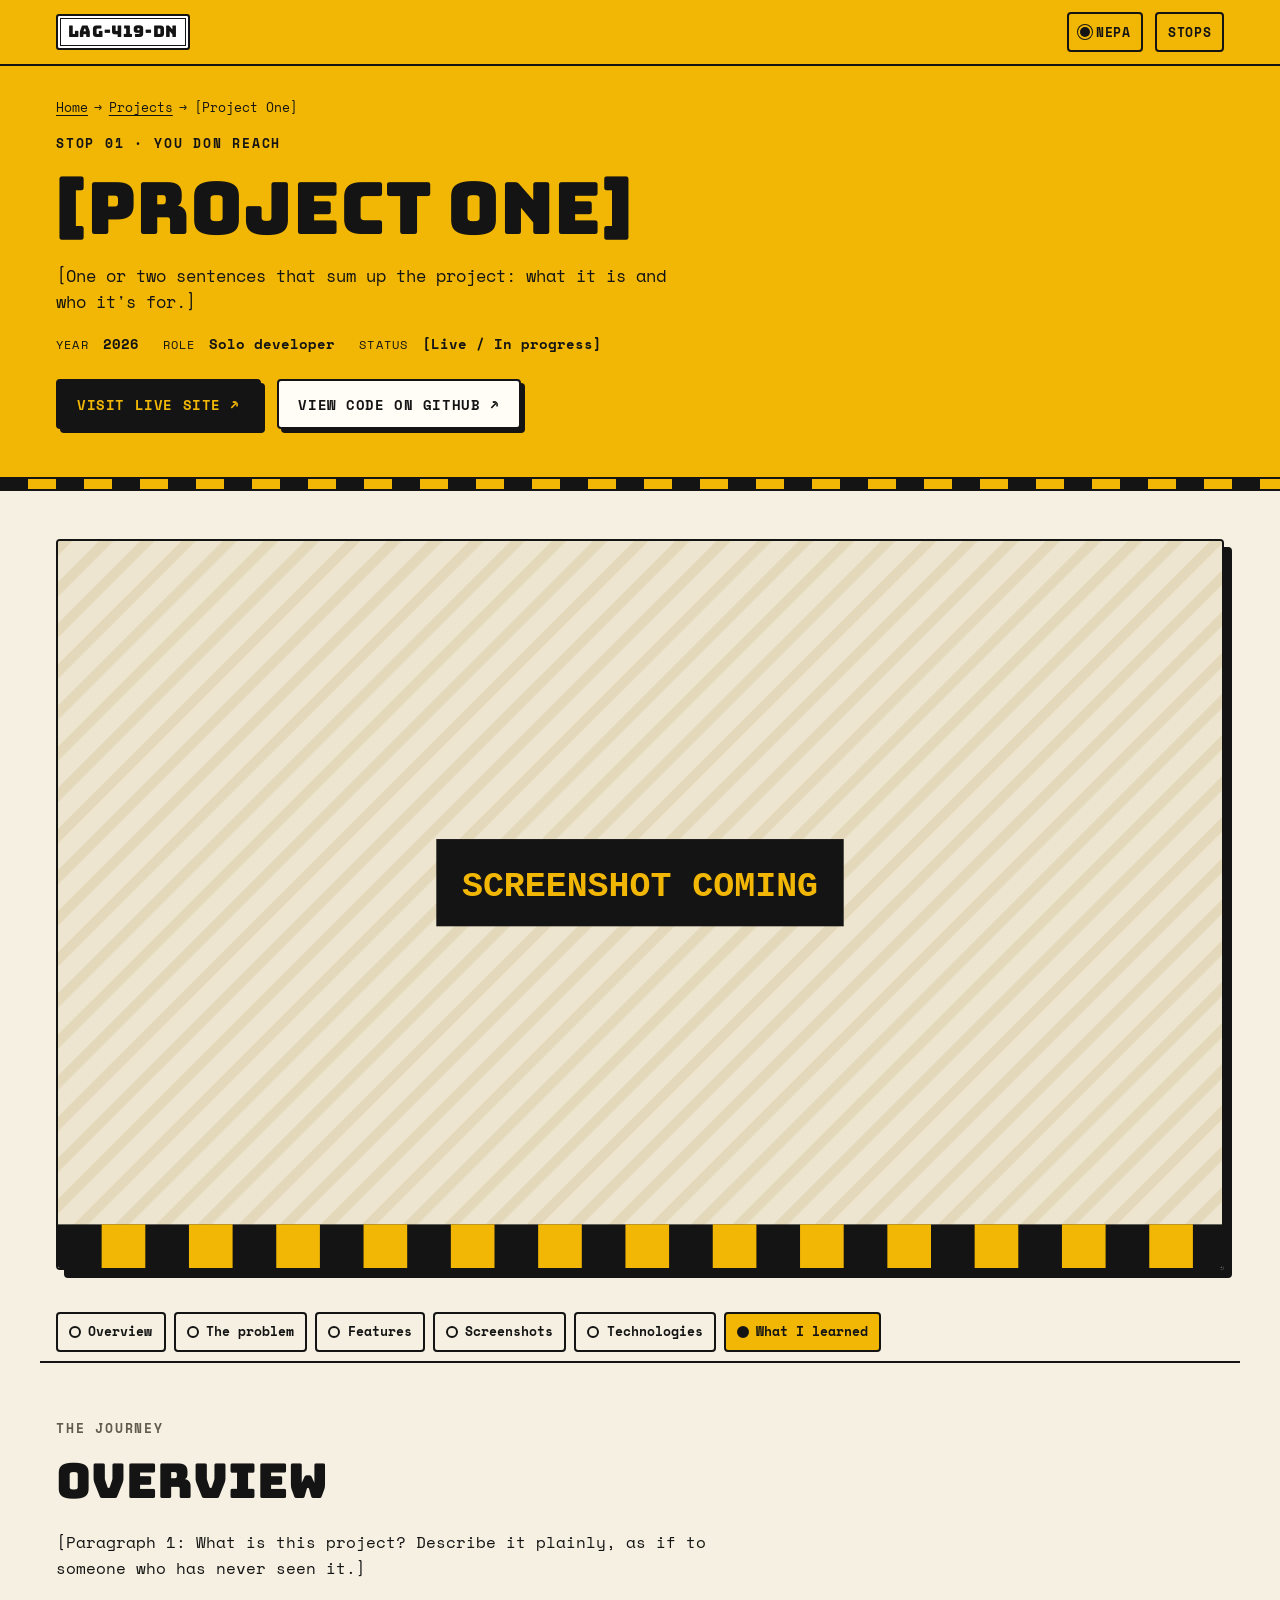
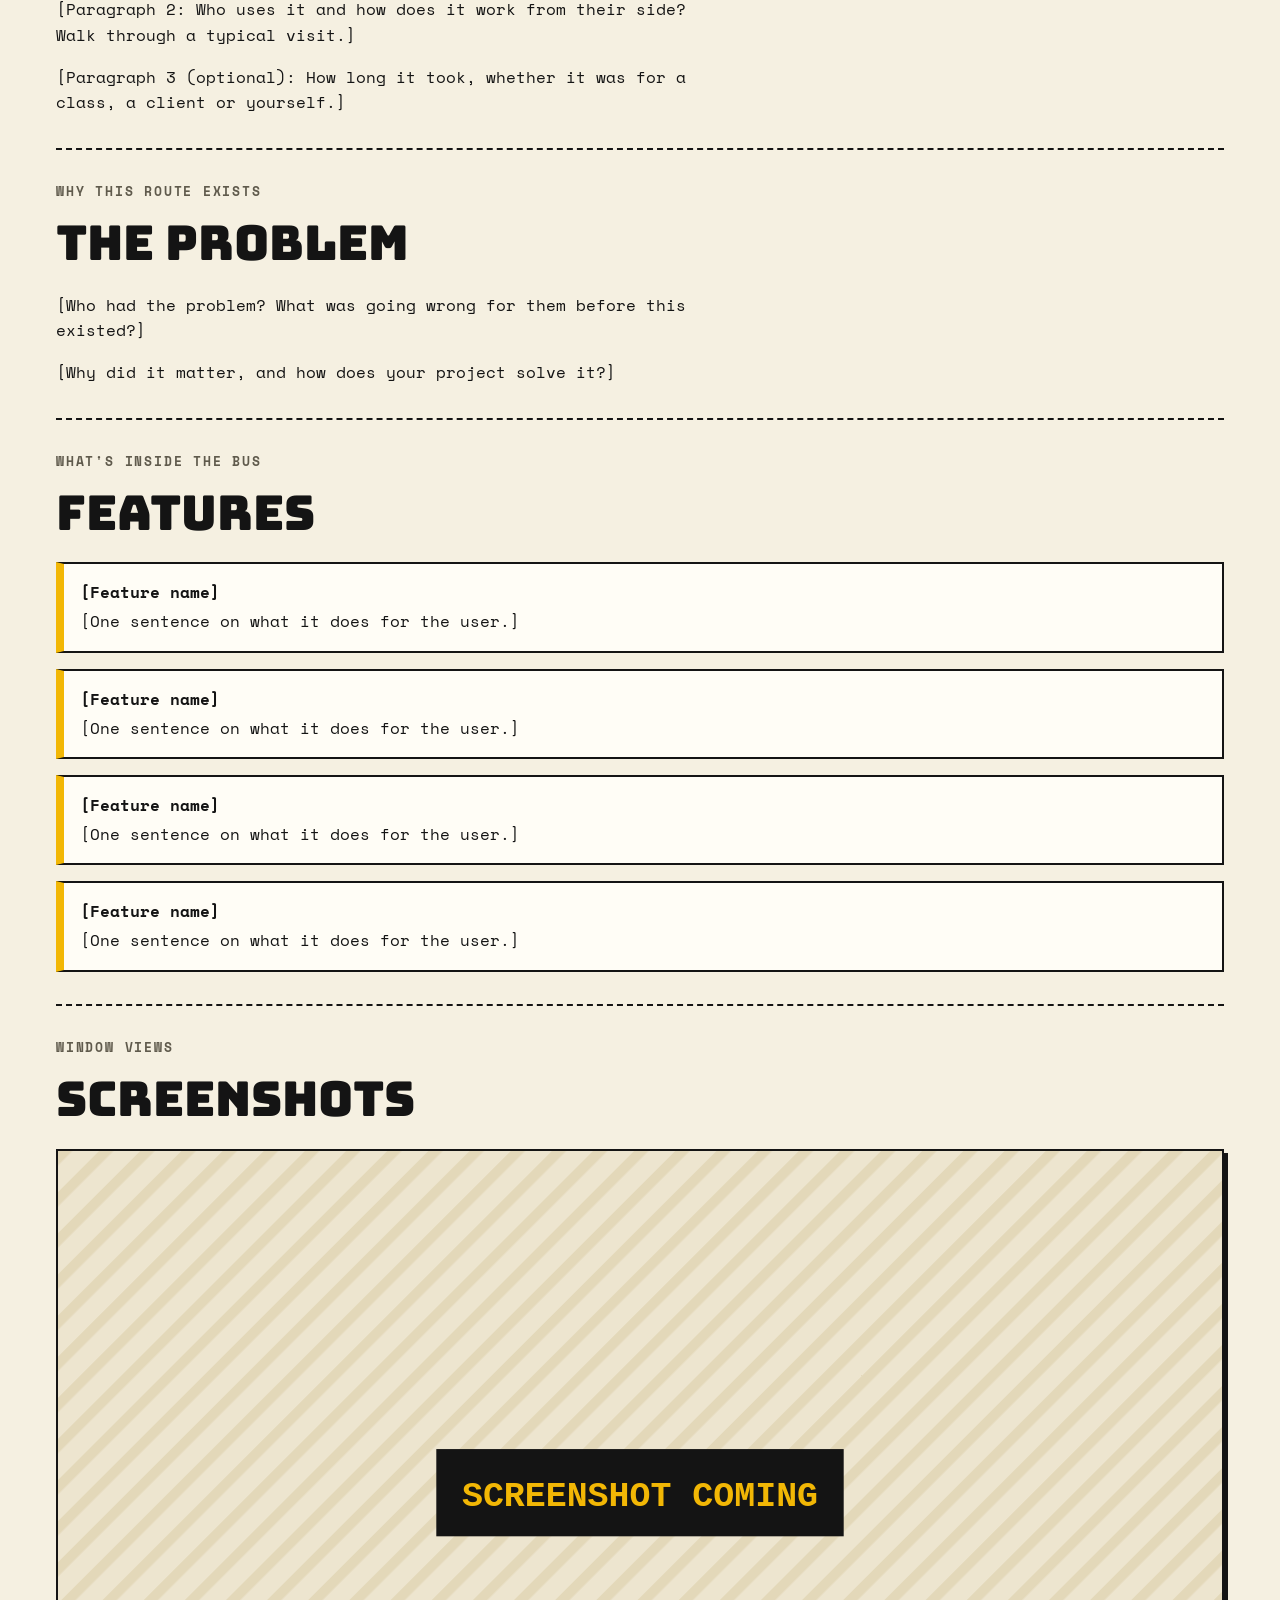
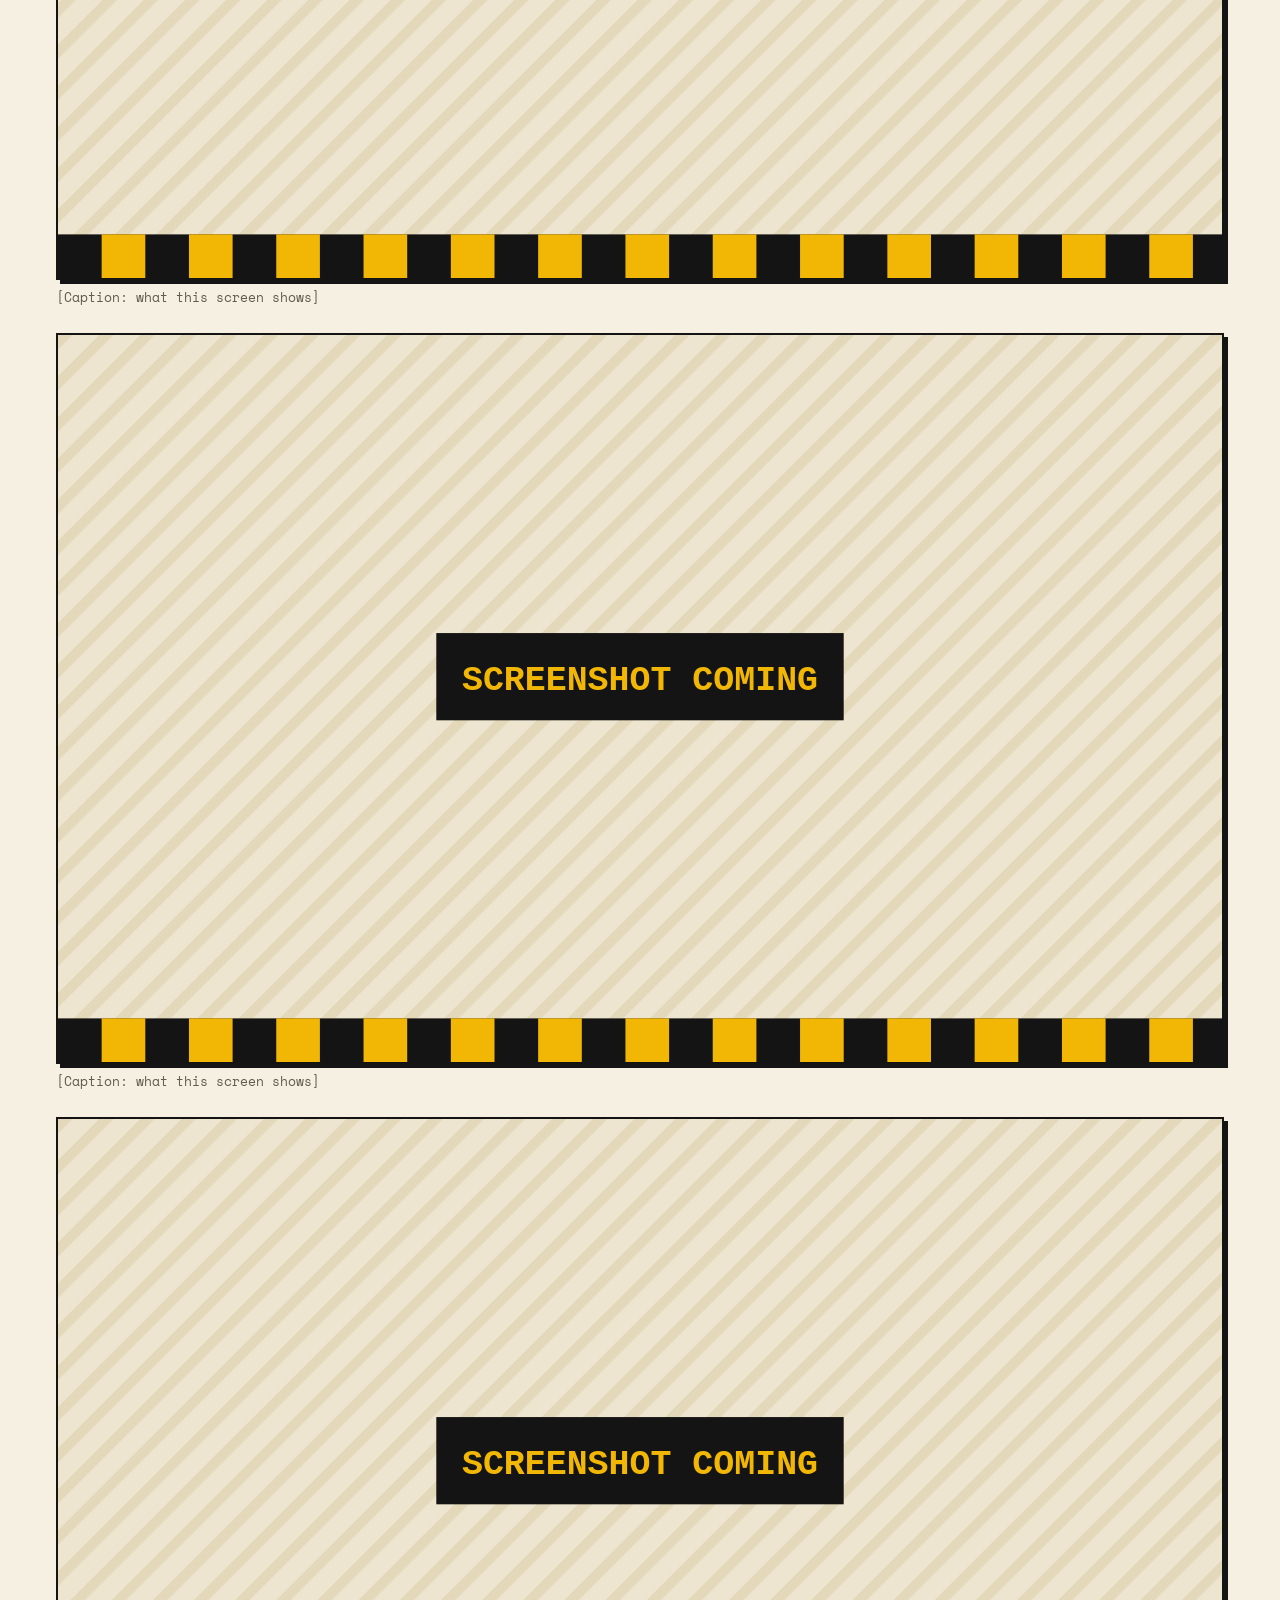
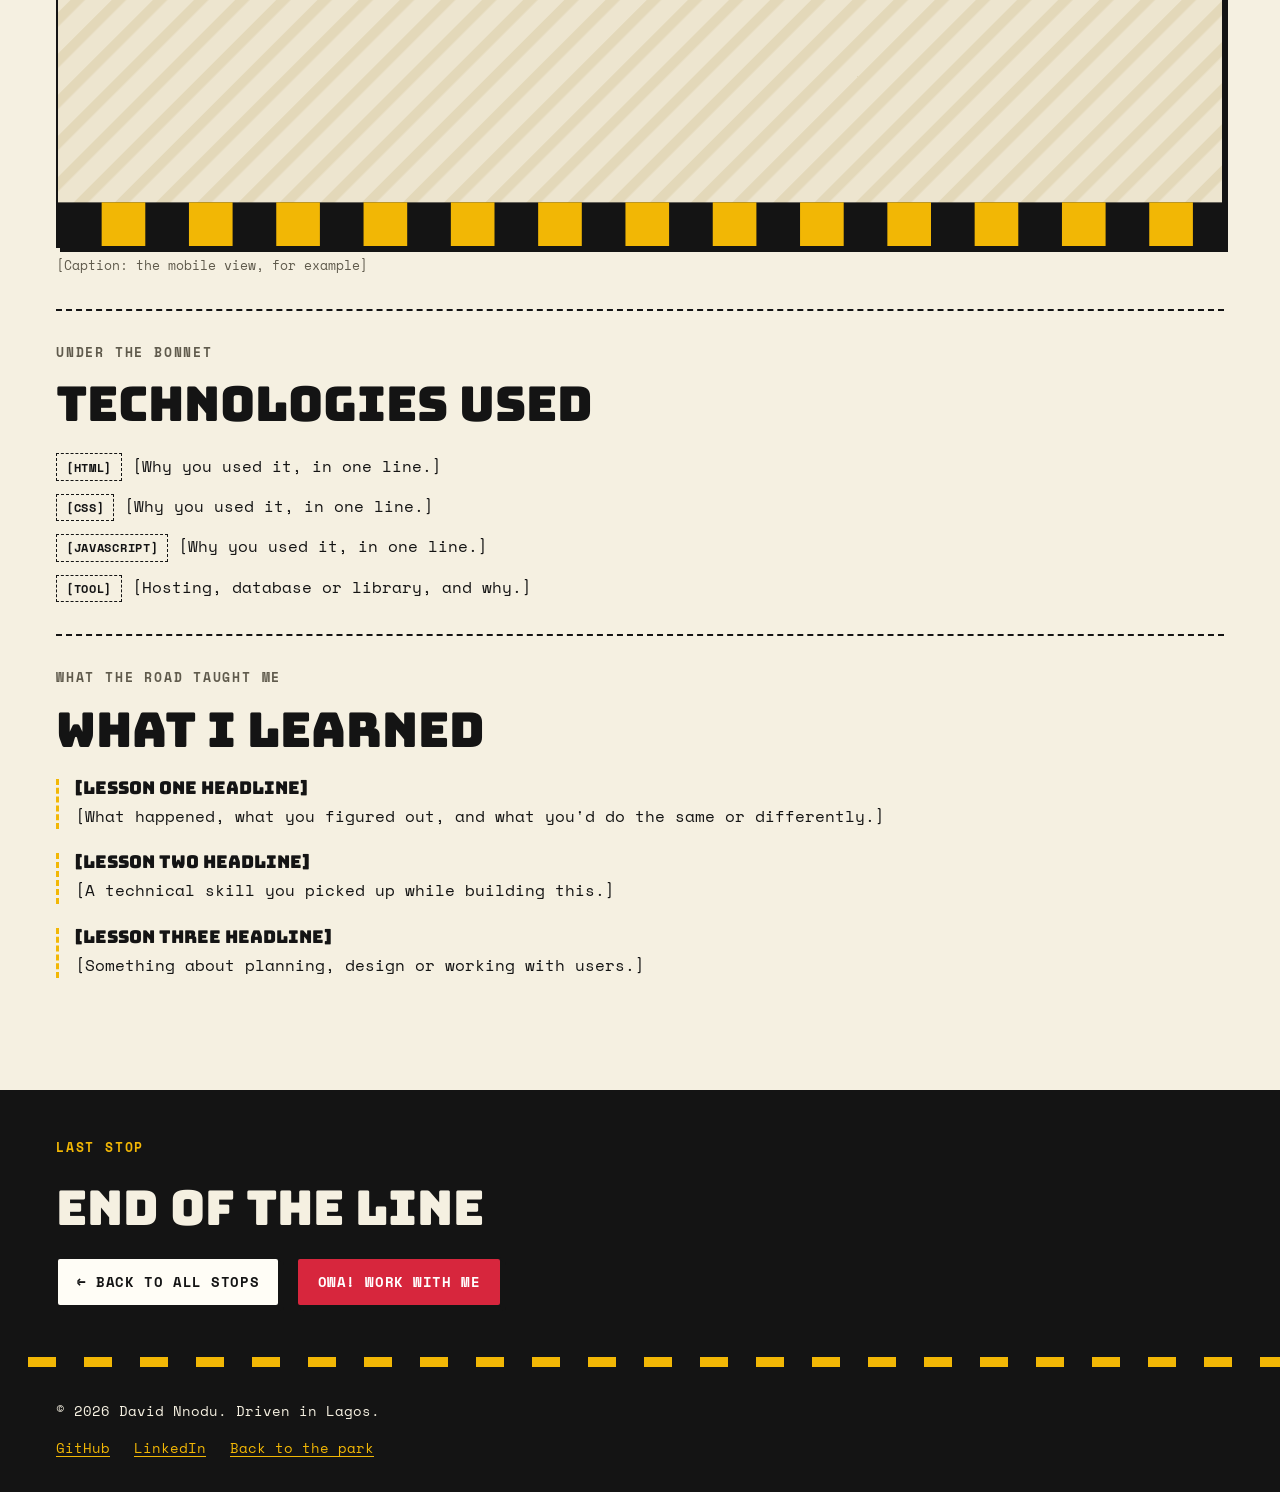
==== project.html @ c3e9dd56 "Add project details page with section route" ====
<!DOCTYPE html>
<html lang="en">
<head>
  <meta charset="UTF-8">
  <meta name="viewport" content="width=device-width, initial-scale=1.0, viewport-fit=cover">
  <!-- PLACEHOLDER: project name in the title -->
  <title>[Project One] | David Nnodu</title>
  <meta name="description" content="Full details of [Project One]: the problem, features, screenshots, technologies and what David Nnodu learned building it.">
  <meta name="theme-color" content="#F2B705">
  <link rel="icon" href="assets/img/favicon.svg" type="image/svg+xml">
  <link rel="preconnect" href="https://fonts.googleapis.com">
  <link rel="preconnect" href="https://fonts.gstatic.com" crossorigin>
  <link rel="stylesheet" href="https://fonts.googleapis.com/css2?family=Bungee&family=Space+Mono:ital,wght@0,400;0,700;1,400&display=swap">
  <link rel="stylesheet" href="css/styles.css">
  <script>
    (function () {
      var saved = null;
      try { saved = localStorage.getItem('nepa'); } catch (e) {}
      var prefersDark = window.matchMedia && window.matchMedia('(prefers-color-scheme: dark)').matches;
      if (saved === 'off' || (saved === null && prefersDark)) {
        document.documentElement.setAttribute('data-theme', 'night');
      }
    })();
  </script>
</head>
<body>
  <svg class="sprite" aria-hidden="true" focusable="false">
    <symbol id="danfo" viewBox="0 0 220 112">
      <rect x="30" y="8" width="130" height="5" rx="2" style="fill:var(--bus-line)"/>
      <rect x="44" y="12" width="4" height="9" style="fill:var(--bus-line)"/>
      <rect x="142" y="12" width="4" height="9" style="fill:var(--bus-line)"/>
      <path d="M8 34 Q8 20 22 20 L168 20 Q182 20 190 33 L208 64 Q212 71 212 79 L212 88 Q212 94 206 94 L14 94 Q8 94 8 88 Z" style="fill:var(--bus-body);stroke:var(--bus-line);stroke-width:3;stroke-linejoin:round"/>
      <rect x="20" y="29" width="34" height="26" rx="2" style="fill:var(--bus-glass)"/>
      <rect x="60" y="29" width="34" height="26" rx="2" style="fill:var(--bus-glass)"/>
      <rect x="100" y="29" width="34" height="26" rx="2" style="fill:var(--bus-glass)"/>
      <rect x="140" y="29" width="26" height="57" rx="2" style="fill:none;stroke:var(--bus-line);stroke-width:2.5"/>
      <rect x="143" y="32" width="20" height="22" rx="1" style="fill:var(--bus-glass)"/>
      <path d="M174 29 L184 29 Q188 29 190 33 L203 58 L174 58 Z" style="fill:var(--bus-glass)"/>
      <rect x="9.5" y="64" width="201" height="8" style="fill:var(--bus-line)"/>
      <g style="fill:var(--bus-body)">
        <rect x="17" y="64" width="8" height="8"/><rect x="33" y="64" width="8" height="8"/><rect x="49" y="64" width="8" height="8"/>
        <rect x="65" y="64" width="8" height="8"/><rect x="81" y="64" width="8" height="8"/><rect x="97" y="64" width="8" height="8"/>
        <rect x="113" y="64" width="8" height="8"/><rect x="129" y="64" width="8" height="8"/><rect x="145" y="64" width="8" height="8"/>
        <rect x="161" y="64" width="8" height="8"/><rect x="177" y="64" width="8" height="8"/><rect x="193" y="64" width="8" height="8"/>
      </g>
      <rect x="203" y="76" width="8" height="6" rx="1" style="fill:var(--bus-light)"/>
      <text x="74" y="86" style="fill:var(--bus-line);font:700 9px 'Space Mono',monospace">LAG-419-DN</text>
      <circle cx="50" cy="94" r="15" style="fill:var(--bus-line)"/>
      <circle cx="50" cy="94" r="6" style="fill:var(--bus-hub)"/>
      <circle cx="172" cy="94" r="15" style="fill:var(--bus-line)"/>
      <circle cx="172" cy="94" r="6" style="fill:var(--bus-hub)"/>
    </symbol>
  </svg>

  <a class="skip-link" href="#main">Skip to content</a>

  <header class="site-header">
    <div class="container header-inner">
      <a class="plate" href="index.html" aria-label="David Nnodu, back to home">LAG-419-DN</a>
      <nav id="site-nav" class="site-nav" aria-label="Main">
        <ul>
          <li><a href="index.html#about">About</a></li>
          <li><a href="index.html#projects" aria-current="page">Projects</a></li>
          <li><a class="nav-owa" href="index.html#contact">Owa!</a></li>
        </ul>
      </nav>
      <button class="nepa-toggle" type="button" aria-pressed="false"
        title="NEPA: what Nigerians still call the power company. Click to turn the light off (dark mode).">
        <span class="nepa-bulb" aria-hidden="true"></span><span class="nepa-label">NEPA</span>
      </button>
      <button class="menu-toggle" type="button" aria-expanded="false" aria-controls="site-nav">Stops</button>
    </div>
  </header>

  <main id="main">
    <!-- ===== Arrival ===== -->
    <section class="detail-hero" aria-labelledby="detail-title">
      <div class="container">
        <nav class="breadcrumb" aria-label="Breadcrumb">
          <ol>
            <li><a href="index.html">Home</a></li>
            <li><a href="index.html#projects">Projects</a></li>
            <li aria-current="page">[Project One]</li>
          </ol>
        </nav>
        <p class="kicker">Stop 01 · You don reach</p>
        <!-- PLACEHOLDER: project name -->
        <h1 class="detail-title" id="detail-title">[Project One]</h1>
        <p class="detail-summary">[One or two sentences that sum up the project: what it is and who it's for.]</p>
        <ul class="detail-meta">
          <li><span>Year</span> 2026</li>
          <li><span>Role</span> Solo developer</li>
          <li><span>Status</span> [Live / In progress]</li>
        </ul>
        <div class="hero-actions">
          <!-- PLACEHOLDER: live site and repo links -->
          <a class="btn" href="#" target="_blank" rel="noopener">Visit live site ↗</a>
          <a class="btn btn--plain" href="https://github.com/david-nnodu" target="_blank" rel="noopener">View code on GitHub ↗</a>
        </div>
      </div>
      <div class="stripe" aria-hidden="true"></div>
    </section>

    <div class="container">
      <figure class="detail-shot">
        <!-- PLACEHOLDER: main screenshot -->
        <img src="assets/img/placeholder.svg" alt="Main screenshot of [Project One]" width="1600" height="1000">
      </figure>

      <div class="detail-layout">
        <nav class="side-route" aria-label="On this page">
          <p class="side-route-title">This journey</p>
          <ol>
            <li><a href="#overview"><span class="stop-dot"></span>Overview</a></li>
            <li><a href="#problem"><span class="stop-dot"></span>The problem</a></li>
            <li><a href="#features"><span class="stop-dot"></span>Features</a></li>
            <li><a href="#screenshots"><span class="stop-dot"></span>Screenshots</a></li>
            <li><a href="#technologies"><span class="stop-dot"></span>Technologies</a></li>
            <li><a href="#learned"><span class="stop-dot"></span>What I learned</a></li>
          </ol>
        </nav>

        <div class="detail-content">
          <!-- PLACEHOLDER: everything below in [brackets] -->
          <section class="detail-section" id="overview" aria-labelledby="overview-title">
            <p class="kicker">The journey</p>
            <h2 class="section-title" id="overview-title">Overview</h2>
            <p>[Paragraph 1: What is this project? Describe it plainly, as if to someone who has never seen it.]</p>
            <p>[Paragraph 2: Who uses it and how does it work from their side? Walk through a typical visit.]</p>
            <p>[Paragraph 3 (optional): How long it took, whether it was for a class, a client or yourself.]</p>
          </section>

          <section class="detail-section" id="problem" aria-labelledby="problem-title">
            <p class="kicker">Why this route exists</p>
            <h2 class="section-title" id="problem-title">The problem</h2>
            <p>[Who had the problem? What was going wrong for them before this existed?]</p>
            <p>[Why did it matter, and how does your project solve it?]</p>
          </section>

          <section class="detail-section" id="features" aria-labelledby="features-title">
            <p class="kicker">What's inside the bus</p>
            <h2 class="section-title" id="features-title">Features</h2>
            <ul class="feature-list">
              <li><strong>[Feature name]</strong> [One sentence on what it does for the user.]</li>
              <li><strong>[Feature name]</strong> [One sentence on what it does for the user.]</li>
              <li><strong>[Feature name]</strong> [One sentence on what it does for the user.]</li>
              <li><strong>[Feature name]</strong> [One sentence on what it does for the user.]</li>
            </ul>
          </section>

          <section class="detail-section" id="screenshots" aria-labelledby="screenshots-title">
            <p class="kicker">Window views</p>
            <h2 class="section-title" id="screenshots-title">Screenshots</h2>
            <div class="shots">
              <figure>
                <img src="assets/img/placeholder.svg" alt="[Describe screenshot 1]" width="1600" height="1000" loading="lazy">
                <figcaption>[Caption: what this screen shows]</figcaption>
              </figure>
              <figure>
                <img src="assets/img/placeholder.svg" alt="[Describe screenshot 2]" width="1600" height="1000" loading="lazy">
                <figcaption>[Caption: what this screen shows]</figcaption>
              </figure>
              <figure>
                <img src="assets/img/placeholder.svg" alt="[Describe screenshot 3]" width="1600" height="1000" loading="lazy">
                <figcaption>[Caption: the mobile view, for example]</figcaption>
              </figure>
            </div>
          </section>

          <section class="detail-section" id="technologies" aria-labelledby="technologies-title">
            <p class="kicker">Under the bonnet</p>
            <h2 class="section-title" id="technologies-title">Technologies used</h2>
            <ul class="tech-list">
              <li><span class="tag">[HTML]</span> [Why you used it, in one line.]</li>
              <li><span class="tag">[CSS]</span> [Why you used it, in one line.]</li>
              <li><span class="tag">[JavaScript]</span> [Why you used it, in one line.]</li>
              <li><span class="tag">[Tool]</span> [Hosting, database or library, and why.]</li>
            </ul>
          </section>

          <section class="detail-section" id="learned" aria-labelledby="learned-title">
            <p class="kicker">What the road taught me</p>
            <h2 class="section-title" id="learned-title">What I learned</h2>
            <div class="lessons">
              <article>
                <h3>[Lesson one headline]</h3>
                <p>[What happened, what you figured out, and what you'd do the same or differently.]</p>
              </article>
              <article>
                <h3>[Lesson two headline]</h3>
                <p>[A technical skill you picked up while building this.]</p>
              </article>
              <article>
                <h3>[Lesson three headline]</h3>
                <p>[Something about planning, design or working with users.]</p>
              </article>
            </div>
          </section>
        </div>
      </div>
    </div>

    <section class="end-line" aria-labelledby="end-title">
      <div class="container end-inner">
        <p class="kicker">Last stop</p>
        <h2 class="section-title" id="end-title">End of the line</h2>
        <div class="hero-actions">
          <a class="btn btn--plain" href="index.html#projects">← Back to all stops</a>
          <a class="btn btn--owa" href="index.html#contact">Owa! Work with me</a>
        </div>
      </div>
    </section>
  </main>

  <footer class="site-footer">
    <div class="stripe" aria-hidden="true"></div>
    <div class="container footer-inner">
      <p>© <span class="js-year">2026</span> David Nnodu. Driven in Lagos.</p>
      <ul class="footer-links">
        <li><a href="https://github.com/david-nnodu" target="_blank" rel="noopener">GitHub</a></li>
        <!-- PLACEHOLDER: LinkedIn profile URL -->
        <li><a href="https://www.linkedin.com/in/" target="_blank" rel="noopener">LinkedIn</a></li>
        <li><a href="index.html">Back to the park</a></li>
      </ul>
    </div>
  </footer>

  <div class="toast" id="toast" role="status" aria-live="polite" hidden></div>

  <script src="js/main.js"></script>
</body>
</html>
---- css/styles.css ----
/* =============================================================
   Danfo portfolio: David Nnodu
   -------------------------------------------------------------
   1.  Variables (day theme)
   2.  Night theme (NEPA off)
   3.  Reset and base
   4.  Layout helpers
   5.  Components (buttons, stripe, tags, stickers, stop dots)
   6.  Header
   7.  Hero
   8.  About
   9.  Projects route
   10. Contact
   11. Footer and toast
   12. Project details page
   13. 404 page
   14. Media queries (tablet, desktop)
   15. Reduced motion
   ============================================================= */


/* ---------- 1. Variables (day theme) ---------- */
/* Layout idea: one bus route down the page. Yellow stops, dark road, red for "Owa!" only. */
:root {
  /* Colours */
  --yellow: #F2B705;      /* danfo body */
  --ink: #141414;         /* asphalt black */
  --cream: #F5F0E1;       /* receipt paper */
  --owa: #D7263D;         /* contact only */
  --owa-text: #FFFFFF;

  --bg: #F5F0E1;          /* page background */
  --text: #141414;
  --muted: #5F5A4C;
  --card: #FFFDF6;
  --line: #141414;        /* borders */
  --shadow: #141414;      /* hard offset shadows */
  --hero-bg: #F2B705;
  --hero-text: #141414;
  --road: #141414;
  --road-text: #F5F0E1;
  --road-muted: #B9B3A2;
  --btn-bg: #141414;
  --btn-text: #F2B705;
  --stripe-a: #141414;
  --stripe-b: #F2B705;
  --focus: #141414;

  /* The bus drawing */
  --bus-body: #F2B705;
  --bus-line: #141414;
  --bus-glass: #2E2E2C;
  --bus-light: #FFF4C2;
  --bus-hub: #B9B3A2;

  /* Type */
  --font-display: "Bungee", "Arial Black", Impact, sans-serif;
  --font-body: "Space Mono", "Courier New", monospace;

  /* Spacing and shape */
  --space-1: 0.5rem;
  --space-2: 1rem;
  --space-3: 1.5rem;
  --space-4: 2rem;
  --space-5: 3rem;
  --space-6: 5rem;
  --radius: 4px;
  --max: 1200px;
  --header-h: 64px;

  color-scheme: light;
}


/* ---------- 2. Night theme (NEPA off) ---------- */
[data-theme="night"] {
  --yellow: #E0A100;
  --owa: #E5484D;

  --bg: #12110E;
  --text: #F5F0E1;
  --muted: #A8A190;
  --card: #1D1B16;
  --line: #E9E2CF;
  --shadow: #C98A00;
  --hero-bg: #1A160B;
  --hero-text: #F5F0E1;
  --road: #0A0A08;
  --road-text: #F5F0E1;
  --road-muted: #A8A190;
  --btn-bg: #E0A100;
  --btn-text: #12110E;
  --stripe-a: #050504;
  --stripe-b: #C98A00;
  --focus: #E0A100;

  --bus-body: #C98A00;
  --bus-light: #FFE38A;

  color-scheme: dark;
}


/* ---------- 3. Reset and base ---------- */
*,
*::before,
*::after {
  box-sizing: border-box;
}

[hidden] {
  display: none !important;
}

html {
  -webkit-text-size-adjust: 100%;
  scroll-padding-top: calc(var(--header-h) + 16px);
}

body {
  margin: 0;
  background: var(--bg);
  color: var(--text);
  font-family: var(--font-body);
  font-size: 1rem;
  line-height: 1.6;
  overflow-x: hidden;
}

img,
svg {
  display: block;
  max-width: 100%;
}

img {
  height: auto;
}

h1, h2, h3 {
  margin: 0;
  font-family: var(--font-display);
  font-weight: 400;
  line-height: 1.05;
  text-wrap: balance;
  overflow-wrap: anywhere;
}

p {
  margin: 0;
}

ul,
ol {
  margin: 0;
  padding: 0;
  list-style: none;
}

a {
  color: inherit;
  text-underline-offset: 3px;
}

:focus-visible {
  outline: 3px solid var(--focus);
  outline-offset: 3px;
}

.sprite {
  position: absolute;
  width: 0;
  height: 0;
  overflow: hidden;
}

.skip-link {
  position: absolute;
  left: 16px;
  top: -100px;
  z-index: 100;
  padding: 0.6rem 1rem;
  background: var(--btn-bg);
  color: var(--btn-text);
  font-weight: 700;
}

.skip-link:focus {
  top: 12px;
}


/* ---------- 4. Layout helpers ---------- */
.container {
  width: 100%;
  max-width: var(--max);
  margin-inline: auto;
  padding-left: max(16px, env(safe-area-inset-left, 0px));
  padding-right: max(16px, env(safe-area-inset-right, 0px));
}

.section {
  padding-block: var(--space-6);
}

.section-head {
  display: grid;
  gap: 0.6rem;
  margin-bottom: var(--space-4);
  max-width: 44rem;
}

.kicker {
  font-family: var(--font-body);
  font-weight: 700;
  font-size: 0.8rem;
  letter-spacing: 0.14em;
  text-transform: uppercase;
  color: var(--muted);
}

.section-title {
  font-size: clamp(1.75rem, 4vw, 3rem);
}

.section-intro {
  max-width: 36rem;
}

.mini-title {
  font-size: 1rem;
  letter-spacing: 0.04em;
}


/* ---------- 5. Components ---------- */

/* Buttons: printed look, they "press in" on hover */
.btn {
  display: inline-flex;
  align-items: center;
  justify-content: center;
  gap: 0.5rem;
  min-height: 48px;
  padding: 0.7rem 1.2rem;
  font-family: var(--font-body);
  font-weight: 700;
  font-size: 0.9rem;
  letter-spacing: 0.04em;
  text-transform: uppercase;
  text-decoration: none;
  text-align: center;
  color: var(--btn-text);
  background: var(--btn-bg);
  border: 2px solid var(--line);
  border-radius: var(--radius);
  box-shadow: 4px 4px 0 var(--shadow);
  transition: transform 0.12s ease, box-shadow 0.12s ease;
}

.btn:hover {
  transform: translate(3px, 3px);
  box-shadow: 1px 1px 0 var(--shadow);
}

.btn--owa {
  color: var(--owa-text);
  background: var(--owa);
}

.btn--plain {
  color: var(--text);
  background: var(--card);
}

.btn--small {
  min-height: 44px;
  padding: 0.5rem 0.9rem;
  font-size: 0.8rem;
}

.btn--big {
  min-height: 60px;
  padding: 1rem 1.6rem;
  font-family: var(--font-display);
  font-weight: 400;
  font-size: clamp(1rem, 2.4vw, 1.25rem);
  letter-spacing: 0.02em;
}

/* The black-and-yellow band along a danfo's side */
.stripe {
  height: 14px;
  background: repeating-linear-gradient(90deg, var(--stripe-a) 0 28px, var(--stripe-b) 28px 56px);
  border-block: 2px solid var(--stripe-a);
}

/* Tech and skill tags, like torn ticket stubs */
.tags {
  display: flex;
  flex-wrap: wrap;
  gap: 0.5rem;
}

.tag {
  display: inline-block;
  padding: 0.2rem 0.55rem;
  border: 1.5px dashed currentColor;
  font-size: 0.75rem;
  font-weight: 700;
  letter-spacing: 0.06em;
  text-transform: uppercase;
}

/* Stickers on the back of the bus */
.sticker {
  display: inline-block;
  padding: 0.5rem 0.8rem;
  font-family: var(--font-display);
  font-size: 0.85rem;
  line-height: 1.2;
  text-transform: uppercase;
  color: var(--text);
  background: var(--card);
  border: 2px solid var(--line);
  box-shadow: 3px 3px 0 var(--shadow);
  transform: rotate(var(--tilt, -2deg));
}

.sticker--yellow {
  color: var(--ink);
  background: var(--yellow);
}

.tilt-left { --tilt: -3deg; }
.tilt-right { --tilt: 2deg; }

/* Stop markers on the route */
.stop-dot {
  display: block;
  flex: none;
  width: 18px;
  height: 18px;
  border-radius: 50%;
  background: var(--road);
  border: 3px solid var(--yellow);
}

.is-current > .stop-dot,
.is-current > a > .stop-dot {
  background: var(--yellow);
}

.stop--owa .stop-dot {
  background: var(--owa);
  border-color: var(--owa);
}


/* ---------- 6. Header ---------- */
body::before {
  content: "";
  position: fixed;
  inset: 0 0 auto;
  height: env(safe-area-inset-top, 0px);
  z-index: 60;
  background: var(--hero-bg);
}

.site-header {
  position: sticky;
  top: env(safe-area-inset-top, 0px);
  z-index: 50;
  background: var(--hero-bg);
  color: var(--hero-text);
  border-bottom: 2px solid var(--line);
}

.header-inner {
  position: relative;
  display: flex;
  align-items: center;
  gap: 0.75rem;
  min-height: var(--header-h);
}

.plate {
  margin-right: auto;
  padding: 0.2rem 0.6rem;
  font-family: var(--font-display);
  font-size: 1rem;
  letter-spacing: 0.04em;
  text-decoration: none;
  color: #141414;
  background: #FFFFFF;
  border: 2px solid #141414;
  border-radius: 3px;
  box-shadow: inset 0 0 0 2px #FFFFFF, inset 0 0 0 3px #141414;
}

.site-nav {
  display: none;
}

.site-nav.is-open {
  display: block;
  position: absolute;
  top: 100%;
  left: 0;
  right: 0;
  margin-top: 2px;
  background: var(--hero-bg);
  border-bottom: 2px solid var(--line);
}

.site-nav ul {
  display: grid;
}

.site-nav a {
  display: block;
  padding: 0.9rem max(16px, env(safe-area-inset-left, 0px));
  font-weight: 700;
  font-size: 0.95rem;
  text-transform: uppercase;
  letter-spacing: 0.06em;
  text-decoration: none;
}

.site-nav a:hover,
.site-nav a[aria-current="page"] {
  text-decoration: underline;
  text-decoration-thickness: 2px;
}

.nav-owa {
  color: var(--owa-text);
  background: var(--owa);
}

.nepa-toggle,
.menu-toggle {
  display: inline-flex;
  align-items: center;
  gap: 0.4rem;
  min-height: 40px;
  padding: 0.3rem 0.65rem;
  font-family: var(--font-body);
  font-weight: 700;
  font-size: 0.8rem;
  letter-spacing: 0.06em;
  text-transform: uppercase;
  color: var(--hero-text);
  background: transparent;
  border: 2px solid var(--line);
  border-radius: var(--radius);
  cursor: pointer;
}

.nepa-bulb {
  width: 10px;
  height: 10px;
  border-radius: 50%;
  background: var(--hero-text);
  box-shadow: 0 0 0 2px var(--hero-bg), 0 0 0 3px var(--hero-text);
}

.nepa-toggle[aria-pressed="true"] .nepa-bulb {
  background: transparent;
}

/* Screen flicker before the light goes */
.flicker body {
  animation: flicker 0.4s steps(1, end);
}

@keyframes flicker {
  0%   { opacity: 1; }
  20%  { opacity: 0.25; }
  40%  { opacity: 1; }
  60%  { opacity: 0.15; }
  80%  { opacity: 0.9; }
  100% { opacity: 1; }
}


/* ---------- 7. Hero ---------- */
.hero {
  background: var(--hero-bg);
  color: var(--hero-text);
}

.hero-inner {
  display: grid;
  gap: var(--space-4);
  padding-block: var(--space-5) var(--space-4);
}

.hero-text {
  display: grid;
  gap: var(--space-3);
  min-width: 0;
}

.callout {
  display: flex;
  flex-wrap: wrap;
  align-items: baseline;
  gap: 0.5rem;
  font-size: 0.9rem;
  min-height: 3.2em;
}

.callout-label {
  padding: 0.1rem 0.45rem;
  font-weight: 700;
  font-size: 0.7rem;
  letter-spacing: 0.12em;
  text-transform: uppercase;
  color: var(--btn-text);
  background: var(--btn-bg);
}

.callout-text {
  font-style: italic;
  transition: opacity 0.25s ease;
}

.callout-text.is-changing {
  opacity: 0;
}

.hero-title {
  font-size: clamp(2.5rem, 9vw, 5.5rem);
  line-height: 0.98;
}

.hero-sub {
  max-width: 34rem;
  font-size: 1.05rem;
}

.hero-actions {
  display: flex;
  flex-wrap: wrap;
  gap: var(--space-2);
}

.hero-bus {
  align-self: end;
  max-width: 420px;
  width: 100%;
  justify-self: center;
}

.hero-bus .danfo {
  width: 100%;
  height: auto;
  animation: idle 1.6s ease-in-out infinite;
}

.road-shadow {
  height: 10px;
  margin: -4px 8% 0;
  border-radius: 50%;
  background: var(--hero-text);
  opacity: 0.18;
}

@keyframes idle {
  0%, 100% { transform: translateY(0); }
  50%      { transform: translateY(-2px); }
}


/* ---------- 8. About ---------- */
.about-grid {
  display: grid;
  gap: var(--space-5);
  align-items: start;
}

.permit {
  max-width: 360px;
  background: var(--card);
  border: 2px solid var(--line);
  border-radius: var(--radius);
  box-shadow: 6px 6px 0 var(--shadow);
}

.permit-head {
  display: flex;
  justify-content: space-between;
  gap: 1rem;
  padding: 0.55rem 0.9rem;
  font-family: var(--font-display);
  font-size: 0.85rem;
  color: var(--ink);
  background: var(--yellow);
  border-bottom: 2px solid var(--line);
}

.permit-head span {
  font-family: var(--font-body);
  font-weight: 700;
  font-size: 0.75rem;
}

.permit-body {
  display: grid;
  gap: var(--space-2);
  padding: var(--space-2);
}

.permit-photo {
  width: 100%;
  aspect-ratio: 1;
  object-fit: cover;
  border: 2px solid var(--line);
}

.permit-fields {
  display: grid;
  margin: 0;
}

.permit-fields div {
  display: flex;
  justify-content: space-between;
  gap: 1rem;
  padding-block: 0.35rem;
  border-bottom: 1.5px dashed var(--line);
  font-size: 0.85rem;
}

.permit-fields div:last-child {
  border-bottom: 0;
}

.permit-fields dt {
  color: var(--muted);
  text-transform: uppercase;
  font-size: 0.75rem;
  letter-spacing: 0.08em;
}

.permit-fields dd {
  margin: 0;
  font-weight: 700;
  text-align: right;
}

.about-text {
  display: grid;
  gap: var(--space-2);
  max-width: 40rem;
  min-width: 0;
}

.about-text .lead {
  font-size: 1.2rem;
  font-weight: 700;
}

.about-text .mini-title {
  margin-top: var(--space-2);
}

.about-text .sticker {
  justify-self: start;
  margin-top: var(--space-3);
}


/* ---------- 9. Projects route ---------- */
.section--road {
  --focus: var(--yellow);
  background: var(--road);
  color: var(--road-text);
}

.section--road .kicker {
  color: var(--yellow);
}

.route-wrap {
  position: relative;
}

/* The horizontal route bar only shows on desktop */
.route-bar {
  display: none;
}

/* Mobile and tablet: a vertical dashed route down the left edge */
.project-list {
  position: relative;
  display: grid;
  gap: var(--space-5);
  padding-left: 2.75rem;
}

.project-list::before {
  content: "";
  position: absolute;
  top: 0;
  bottom: 0;
  left: 0.9rem;
  border-left: 3px dashed var(--yellow);
}

.ticket {
  position: relative;
  display: flex;
  flex-direction: column;
  min-width: 0;
  color: var(--text);
  background: var(--card);
  border: 2px solid var(--line);
  border-radius: var(--radius);
  box-shadow: 6px 6px 0 var(--yellow);
  transition: transform 0.2s ease;
}

.card-stop {
  position: absolute;
  top: 1.5rem;
  left: calc(-1.85rem - 7.5px);
}

.ticket.is-current .card-stop {
  background: var(--yellow);
}

.ticket-img {
  width: 100%;
  aspect-ratio: 16 / 10;
  object-fit: cover;
  border-bottom: 2px dashed var(--line);
}

.ticket-body {
  display: flex;
  flex: 1;
  flex-direction: column;
  gap: 0.75rem;
  padding: var(--space-3);
  min-width: 0;
}

.ticket-meta {
  font-size: 0.75rem;
  font-weight: 700;
  letter-spacing: 0.1em;
  text-transform: uppercase;
  color: var(--muted);
}

.ticket-title {
  font-size: 1.4rem;
}

.ticket-actions {
  display: flex;
  flex-wrap: wrap;
  gap: 0.6rem;
  margin-top: auto;
  padding-top: 0.5rem;
}

.garage {
  display: inline-flex;
  align-items: center;
  min-height: 44px;
  padding: 0.4rem 0.8rem;
  font-size: 0.8rem;
  font-weight: 700;
  text-transform: uppercase;
  letter-spacing: 0.06em;
  color: var(--muted);
  border: 1.5px dashed var(--muted);
}

/* The little bus that drives along the route (positioned by main.js) */
.route-bus {
  --bus-w: 52px;
  position: absolute;
  top: 0;
  left: 0;
  z-index: 2;
  width: var(--bus-w);
  pointer-events: none;
  transform: translate(calc(var(--bus-x, 0px) - 50%), calc(var(--bus-y, 0px) - 50% - 30px)) rotate(90deg);
  transition: transform 0.6s cubic-bezier(0.5, 0, 0.2, 1);
}

.route-bus.no-anim {
  transition: none;
}

.route-bus .danfo {
  width: 100%;
  height: auto;
}


/* ---------- 10. Contact ---------- */
.contact {
  background: var(--hero-bg);
  color: var(--hero-text);
}

.contact .kicker {
  color: var(--hero-text);
}

.contact-inner {
  display: grid;
  gap: var(--space-3);
}

.contact-inner .section-head {
  margin-bottom: 0;
}

.contact-actions {
  display: grid;
  gap: var(--space-2);
}

.contact-direct strong {
  user-select: all;
  overflow-wrap: anywhere;
}

.contact-links {
  display: flex;
  flex-wrap: wrap;
  gap: var(--space-3);
  font-weight: 700;
}

.contact-links a {
  display: inline-block;
  padding-block: 0.4rem;
}

.sticker-row {
  display: flex;
  flex-wrap: wrap;
  gap: var(--space-3);
  margin-top: var(--space-2);
}


/* ---------- 11. Footer and toast ---------- */
.site-footer {
  --focus: var(--yellow);
  background: var(--road);
  color: var(--road-text);
  padding-bottom: env(safe-area-inset-bottom, 0px);
}

.footer-inner {
  display: grid;
  gap: var(--space-2);
  padding-block: var(--space-4);
  font-size: 0.85rem;
}

.footer-links {
  display: flex;
  flex-wrap: wrap;
  gap: var(--space-3);
}

.footer-links a {
  color: var(--yellow);
}

.toast {
  position: fixed;
  left: 50%;
  bottom: calc(1.5rem + env(safe-area-inset-bottom, 0px));
  z-index: 100;
  padding: 0.7rem 1.2rem;
  font-family: var(--font-display);
  font-size: 1.1rem;
  color: var(--ink);
  background: var(--yellow);
  border: 2px solid var(--ink);
  box-shadow: 4px 4px 0 var(--ink);
  opacity: 0;
  transform: translate(-50%, 12px);
  transition: opacity 0.2s ease, transform 0.2s ease;
}

.toast.is-visible {
  opacity: 1;
  transform: translate(-50%, 0);
}


/* ---------- 12. Project details page ---------- */
.detail-hero {
  background: var(--hero-bg);
  color: var(--hero-text);
}

.detail-hero .container {
  display: grid;
  gap: var(--space-2);
  padding-block: var(--space-4) var(--space-5);
}

.detail-hero .kicker {
  color: var(--hero-text);
}

.breadcrumb ol {
  display: flex;
  flex-wrap: wrap;
  gap: 0.4rem;
  font-size: 0.8rem;
}

.breadcrumb li + li::before {
  content: "→";
  margin-right: 0.4rem;
}

.detail-title {
  font-size: clamp(2.25rem, 7vw, 4.5rem);
}

.detail-summary {
  max-width: 40rem;
  font-size: 1.05rem;
}

.detail-meta {
  display: flex;
  flex-wrap: wrap;
  gap: 0.5rem 1.5rem;
  margin-bottom: var(--space-1);
  font-weight: 700;
  font-size: 0.9rem;
}

.detail-meta span {
  margin-right: 0.3rem;
  font-weight: 400;
  font-size: 0.75rem;
  letter-spacing: 0.1em;
  text-transform: uppercase;
}

.detail-shot {
  margin: var(--space-5) 0 0;
}

.detail-shot img {
  width: 100%;
  border: 2px solid var(--line);
  border-radius: var(--radius);
  box-shadow: 8px 8px 0 var(--shadow);
}

.detail-layout {
  display: grid;
  grid-template-columns: minmax(0, 1fr);
  gap: var(--space-3);
  padding-block: var(--space-4) var(--space-6);
}

/* Mobile: the section route is a scrollable chip row under the header */
.side-route {
  position: sticky;
  top: calc(env(safe-area-inset-top, 0px) + var(--header-h));
  z-index: 10;
  margin-inline: calc(-1 * max(16px, env(safe-area-inset-left, 0px)));
  padding: 0.6rem max(16px, env(safe-area-inset-left, 0px));
  background: var(--bg);
  border-bottom: 2px solid var(--line);
}

.side-route-title {
  display: none;
}

.side-route ol {
  display: flex;
  gap: 0.5rem;
  overflow-x: auto;
  scrollbar-width: none;
}

.side-route a {
  display: inline-flex;
  align-items: center;
  gap: 0.45rem;
  min-height: 40px;
  padding: 0.3rem 0.7rem;
  font-size: 0.8rem;
  font-weight: 700;
  white-space: nowrap;
  text-decoration: none;
  border: 2px solid var(--line);
  border-radius: var(--radius);
}

.side-route .stop-dot {
  width: 12px;
  height: 12px;
  border-width: 2px;
  background: transparent;
  border-color: var(--line);
}

.side-route a.is-current {
  color: var(--ink);
  background: var(--yellow);
}

.side-route a.is-current .stop-dot {
  background: var(--ink);
  border-color: var(--ink);
}

.detail-content {
  min-width: 0;
}

.detail-section {
  display: grid;
  gap: var(--space-2);
  padding-block: var(--space-4);
  border-bottom: 2px dashed var(--line);
  scroll-margin-top: calc(var(--header-h) + 80px);
}

.detail-section:last-child {
  border-bottom: 0;
}

.detail-section .section-title {
  margin-bottom: var(--space-1);
}

.detail-section > p {
  max-width: 42rem;
}

.feature-list {
  display: grid;
  gap: var(--space-2);
}

.feature-list li {
  display: grid;
  gap: 0.2rem;
  padding: var(--space-2);
  background: var(--card);
  border: 2px solid var(--line);
  border-left-width: 8px;
  border-left-color: var(--yellow);
}

.shots {
  display: grid;
  gap: var(--space-3);
}

.shots figure {
  display: grid;
  gap: 0.5rem;
  margin: 0;
}

.shots img {
  width: 100%;
  border: 2px solid var(--line);
  box-shadow: 4px 4px 0 var(--shadow);
}

.shots figcaption {
  font-size: 0.8rem;
  color: var(--muted);
}

.tech-list {
  display: grid;
  gap: 0.8rem;
}

.tech-list li {
  display: flex;
  flex-wrap: wrap;
  align-items: baseline;
  gap: 0.6rem;
}

.lessons {
  display: grid;
  gap: var(--space-3);
}

.lessons article {
  display: grid;
  gap: 0.4rem;
  padding-left: var(--space-2);
  border-left: 3px dashed var(--yellow);
}

.lessons h3 {
  font-size: 1.1rem;
}

.end-line {
  background: var(--road);
  color: var(--road-text);
  --focus: var(--yellow);
}

.end-line .kicker {
  color: var(--yellow);
}

.end-inner {
  display: grid;
  gap: var(--space-3);
  padding-block: var(--space-5);
}


/* ---------- 15. Reduced motion ---------- */
@media (prefers-reduced-motion: no-preference) {
  html {
    scroll-behavior: smooth;
  }
}

@media (prefers-reduced-motion: reduce) {
  *,
  *::before,
  *::after {
    animation: none !important;
    transition: none !important;
  }
}
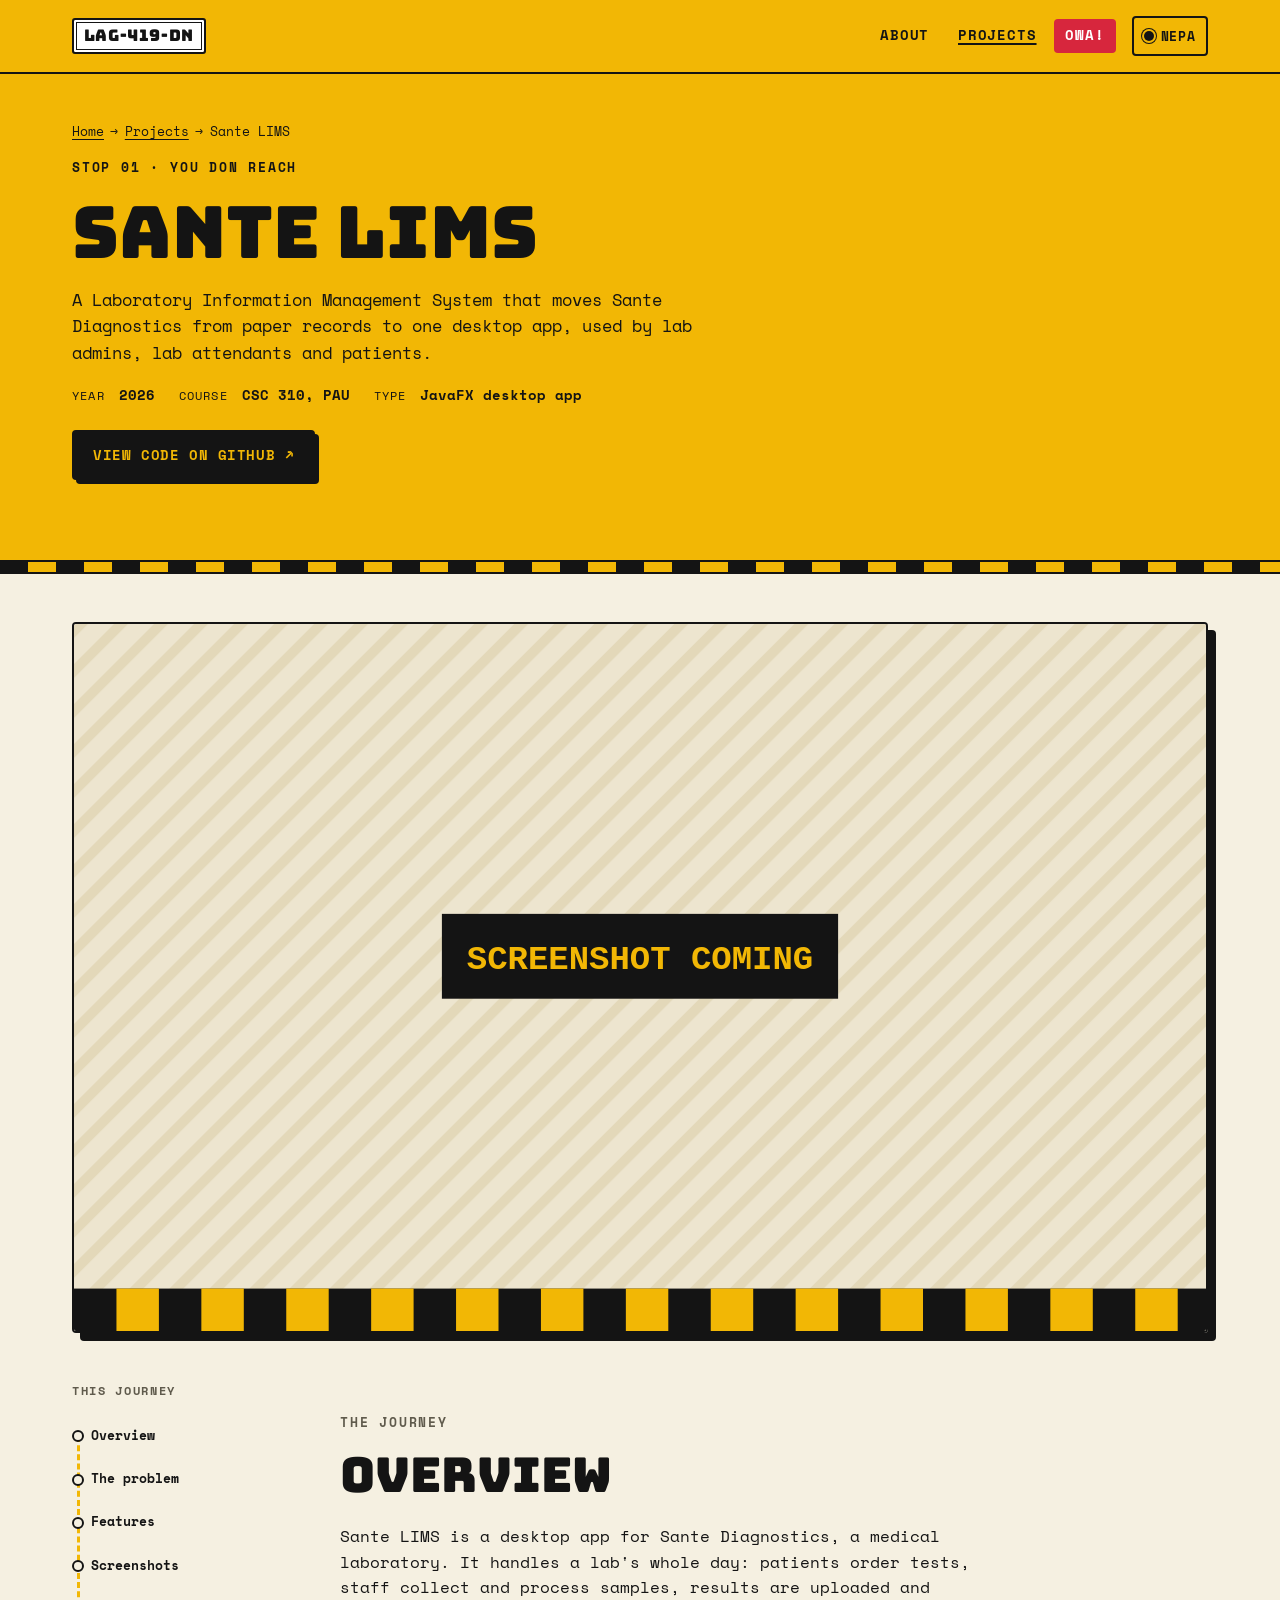
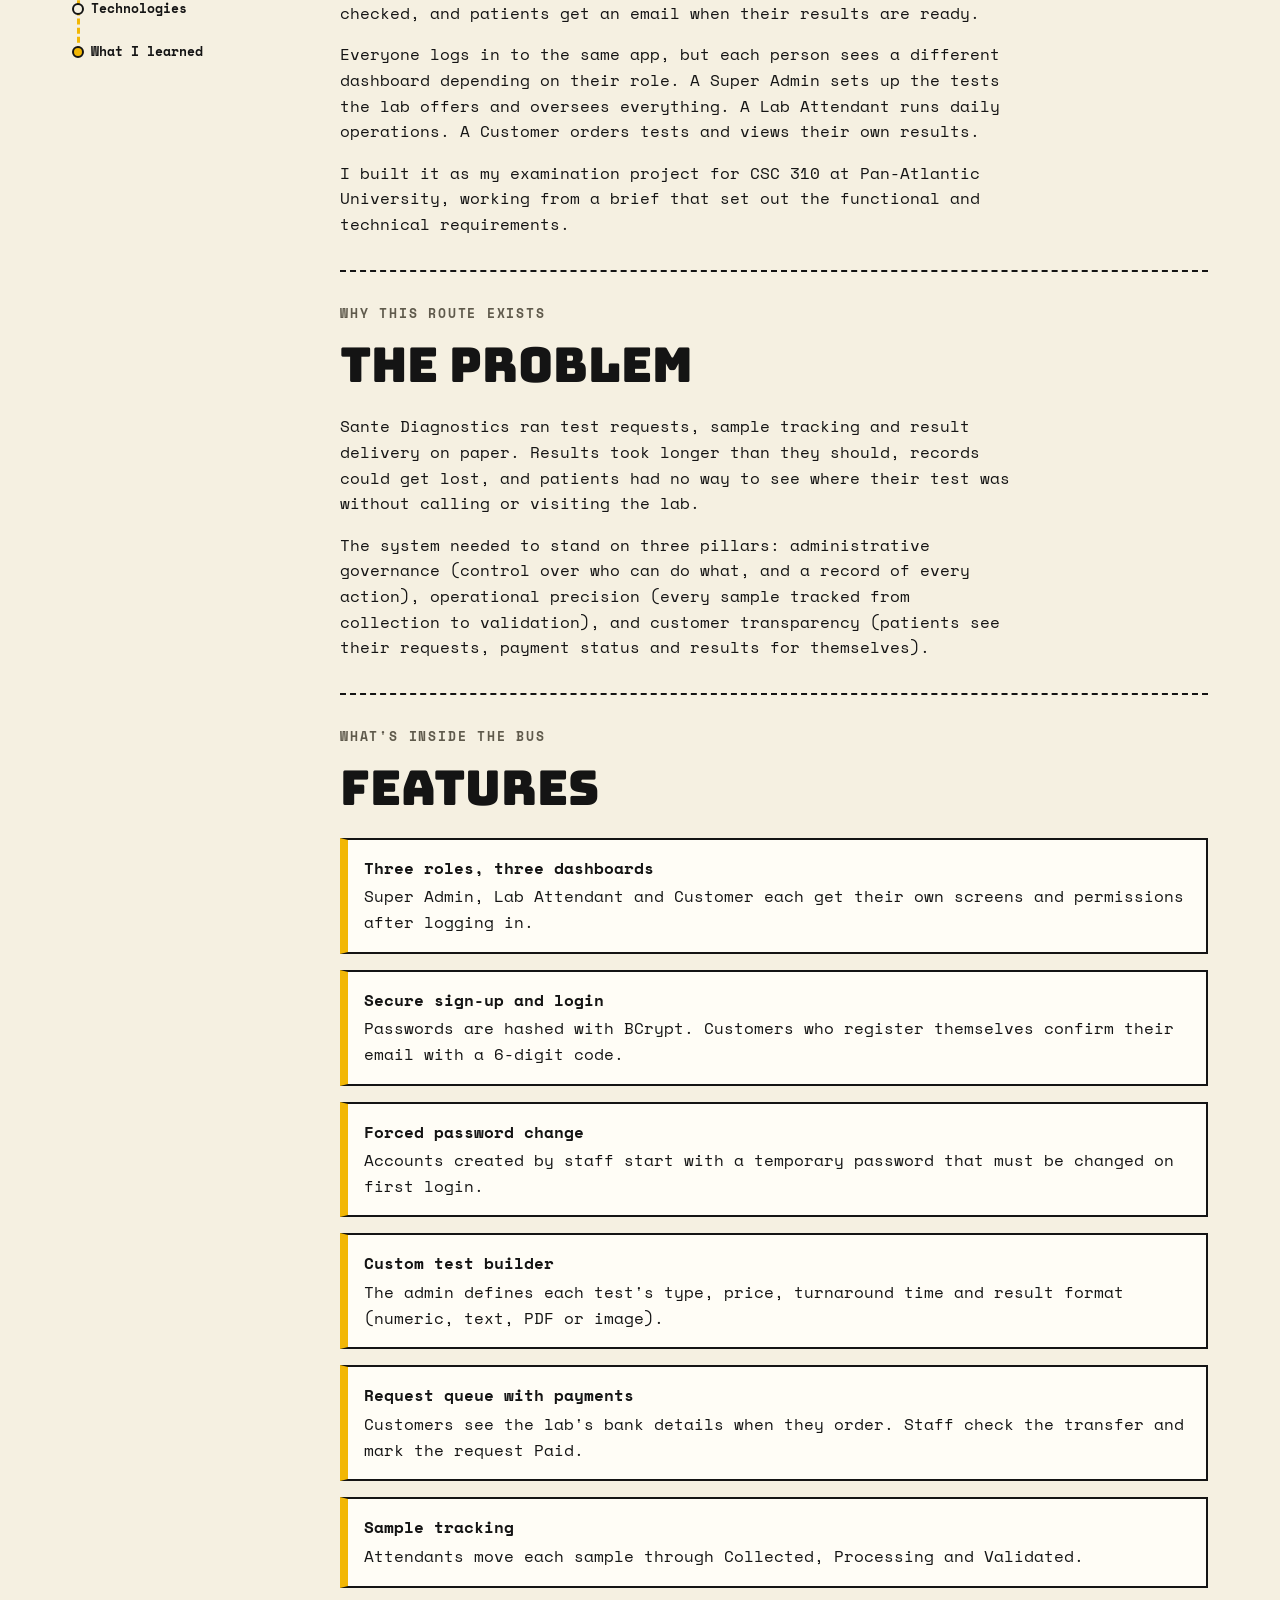
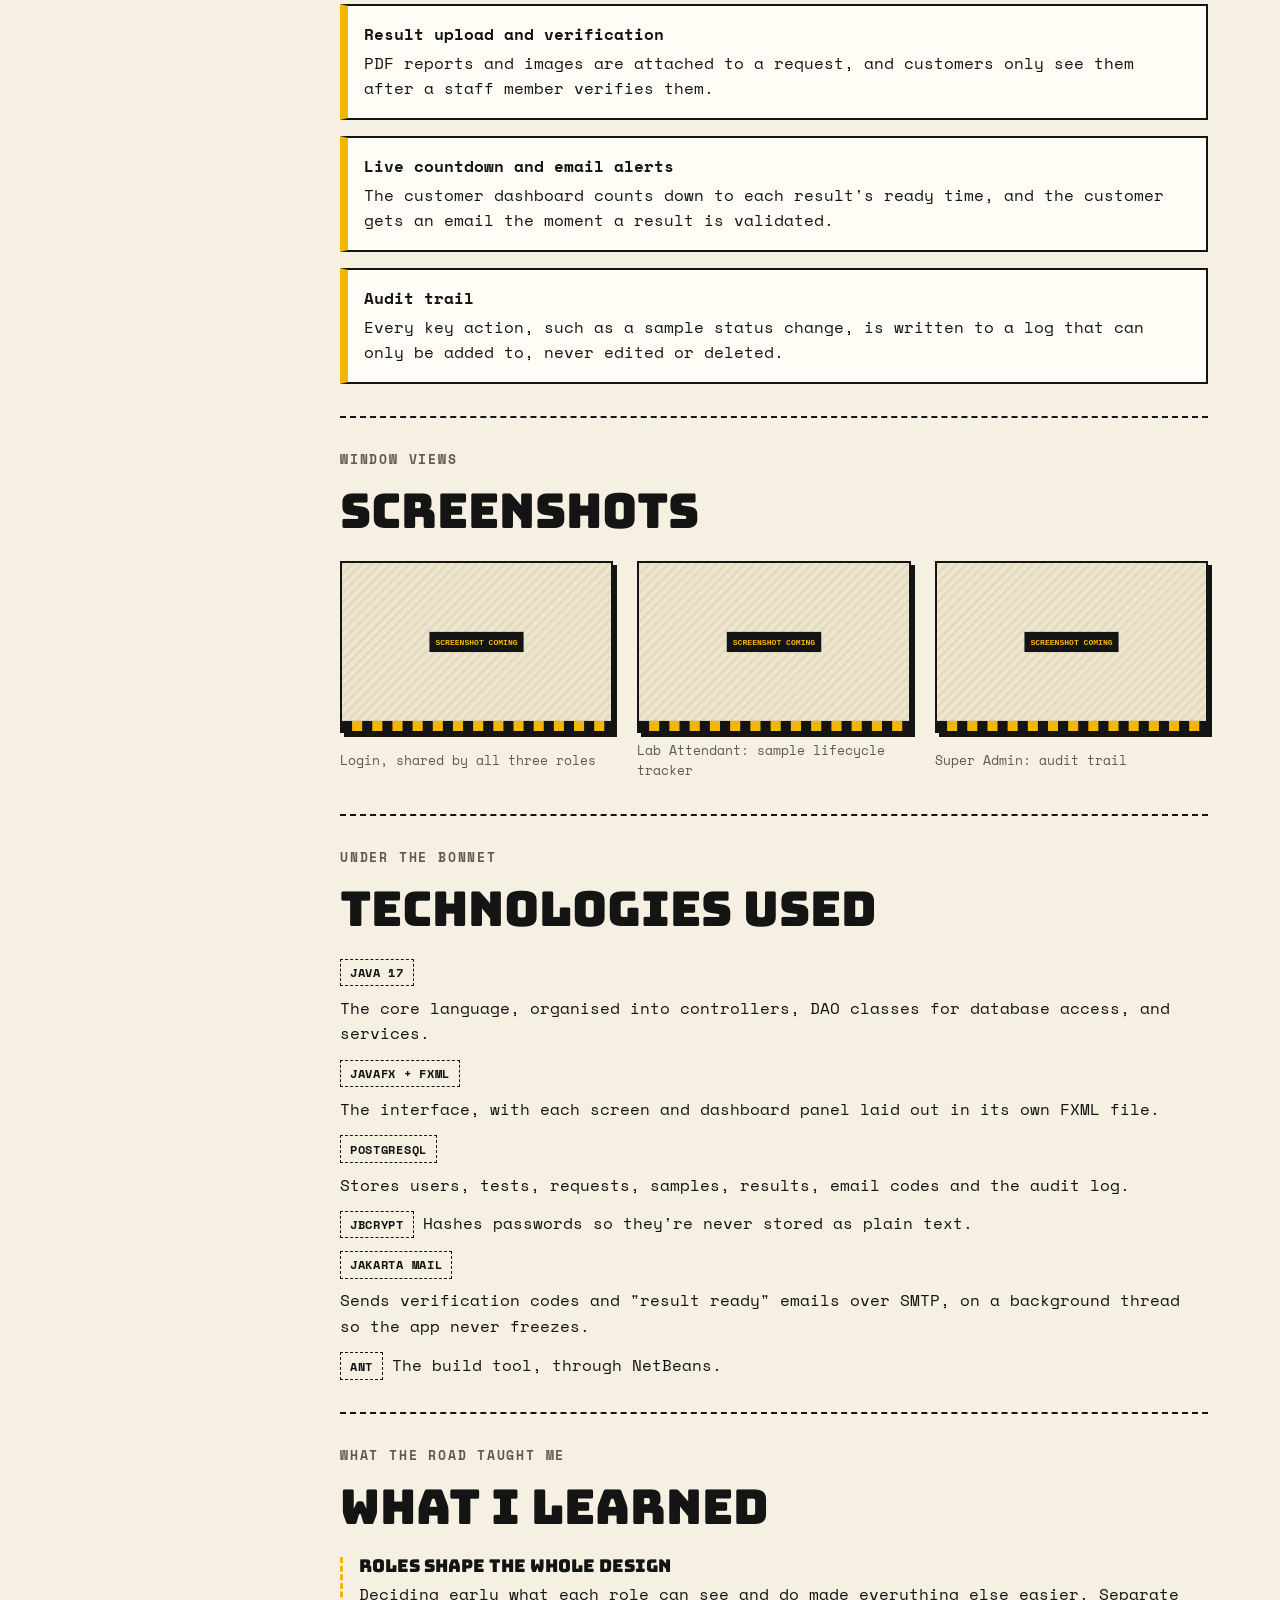
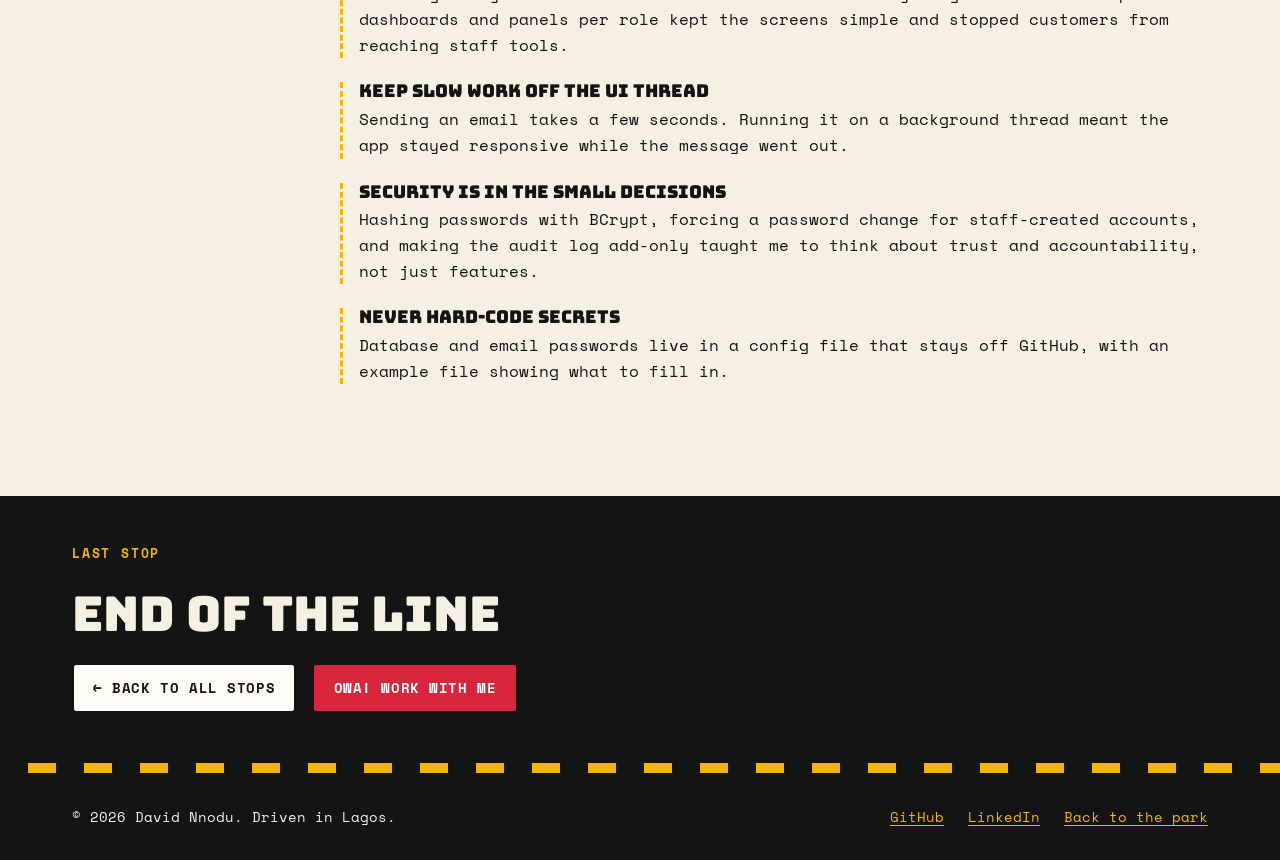
==== commit ec856352: "Move Sante LIMS to Stop 01 and add its details page Co-Authored-By: Claude Opus 5.5 <noreply@anthrop" ====
--- a/project.html
+++ b/project.html
@@ -3,9 +3,8 @@
 <head>
   <meta charset="UTF-8">
   <meta name="viewport" content="width=device-width, initial-scale=1.0, viewport-fit=cover">
-  <!-- PLACEHOLDER: project name in the title -->
-  <title>[Project One] | David Nnodu</title>
-  <meta name="description" content="Full details of [Project One]: the problem, features, screenshots, technologies and what David Nnodu learned building it.">
+  <title>Sante LIMS | David Nnodu</title>
+  <meta name="description" content="Sante LIMS, a JavaFX lab management system by David Nnodu: the problem, features, screenshots, technologies and what he learned.">
   <meta name="theme-color" content="#F2B705">
   <link rel="icon" href="assets/img/favicon.svg" type="image/svg+xml">
   <link rel="preconnect" href="https://fonts.googleapis.com">
@@ -80,22 +79,19 @@
           <ol>
             <li><a href="index.html">Home</a></li>
             <li><a href="index.html#projects">Projects</a></li>
-            <li aria-current="page">[Project One]</li>
+            <li aria-current="page">Sante LIMS</li>
           </ol>
         </nav>
         <p class="kicker">Stop 01 · You don reach</p>
-        <!-- PLACEHOLDER: project name -->
-        <h1 class="detail-title" id="detail-title">[Project One]</h1>
-        <p class="detail-summary">[One or two sentences that sum up the project: what it is and who it's for.]</p>
+        <h1 class="detail-title" id="detail-title">Sante LIMS</h1>
+        <p class="detail-summary">A Laboratory Information Management System that moves Sante Diagnostics from paper records to one desktop app, used by lab admins, lab attendants and patients.</p>
         <ul class="detail-meta">
           <li><span>Year</span> 2026</li>
-          <li><span>Role</span> Solo developer</li>
-          <li><span>Status</span> [Live / In progress]</li>
+          <li><span>Course</span> CSC 310, PAU</li>
+          <li><span>Type</span> JavaFX desktop app</li>
         </ul>
         <div class="hero-actions">
-          <!-- PLACEHOLDER: live site and repo links -->
-          <a class="btn" href="#" target="_blank" rel="noopener">Visit live site ↗</a>
-          <a class="btn btn--plain" href="https://github.com/david-nnodu" target="_blank" rel="noopener">View code on GitHub ↗</a>
+          <a class="btn" href="https://github.com/david-nnodu/SanteLIMS" target="_blank" rel="noopener">View code on GitHub ↗</a>
         </div>
       </div>
       <div class="stripe" aria-hidden="true"></div>
@@ -103,8 +99,8 @@
 
     <div class="container">
       <figure class="detail-shot">
-        <!-- PLACEHOLDER: main screenshot -->
-        <img src="assets/img/placeholder.svg" alt="Main screenshot of [Project One]" width="1600" height="1000">
+        <!-- PLACEHOLDER: main screenshot, e.g. assets/img/sante-dashboard.png -->
+        <img src="assets/img/placeholder.svg" alt="Sante LIMS customer dashboard showing test results and a countdown to when each result is ready" width="1600" height="1000">
       </figure>
 
       <div class="detail-layout">
@@ -121,48 +117,53 @@
         </nav>
 
         <div class="detail-content">
-          <!-- PLACEHOLDER: everything below in [brackets] -->
           <section class="detail-section" id="overview" aria-labelledby="overview-title">
             <p class="kicker">The journey</p>
             <h2 class="section-title" id="overview-title">Overview</h2>
-            <p>[Paragraph 1: What is this project? Describe it plainly, as if to someone who has never seen it.]</p>
-            <p>[Paragraph 2: Who uses it and how does it work from their side? Walk through a typical visit.]</p>
-            <p>[Paragraph 3 (optional): How long it took, whether it was for a class, a client or yourself.]</p>
+            <p>Sante LIMS is a desktop app for Sante Diagnostics, a medical laboratory. It handles a lab's whole day: patients order tests, staff collect and process samples, results are uploaded and checked, and patients get an email when their results are ready.</p>
+            <p>Everyone logs in to the same app, but each person sees a different dashboard depending on their role. A Super Admin sets up the tests the lab offers and oversees everything. A Lab Attendant runs daily operations. A Customer orders tests and views their own results.</p>
+            <p>I built it as my examination project for CSC 310 at Pan-Atlantic University, working from a brief that set out the functional and technical requirements.</p>
           </section>
 
           <section class="detail-section" id="problem" aria-labelledby="problem-title">
             <p class="kicker">Why this route exists</p>
             <h2 class="section-title" id="problem-title">The problem</h2>
-            <p>[Who had the problem? What was going wrong for them before this existed?]</p>
-            <p>[Why did it matter, and how does your project solve it?]</p>
+            <p>Sante Diagnostics ran test requests, sample tracking and result delivery on paper. Results took longer than they should, records could get lost, and patients had no way to see where their test was without calling or visiting the lab.</p>
+            <p>The system needed to stand on three pillars: administrative governance (control over who can do what, and a record of every action), operational precision (every sample tracked from collection to validation), and customer transparency (patients see their requests, payment status and results for themselves).</p>
           </section>
 
           <section class="detail-section" id="features" aria-labelledby="features-title">
             <p class="kicker">What's inside the bus</p>
             <h2 class="section-title" id="features-title">Features</h2>
             <ul class="feature-list">
-              <li><strong>[Feature name]</strong> [One sentence on what it does for the user.]</li>
-              <li><strong>[Feature name]</strong> [One sentence on what it does for the user.]</li>
-              <li><strong>[Feature name]</strong> [One sentence on what it does for the user.]</li>
-              <li><strong>[Feature name]</strong> [One sentence on what it does for the user.]</li>
+              <li><strong>Three roles, three dashboards</strong> Super Admin, Lab Attendant and Customer each get their own screens and permissions after logging in.</li>
+              <li><strong>Secure sign-up and login</strong> Passwords are hashed with BCrypt. Customers who register themselves confirm their email with a 6-digit code.</li>
+              <li><strong>Forced password change</strong> Accounts created by staff start with a temporary password that must be changed on first login.</li>
+              <li><strong>Custom test builder</strong> The admin defines each test's type, price, turnaround time and result format (numeric, text, PDF or image).</li>
+              <li><strong>Request queue with payments</strong> Customers see the lab's bank details when they order. Staff check the transfer and mark the request Paid.</li>
+              <li><strong>Sample tracking</strong> Attendants move each sample through Collected, Processing and Validated.</li>
+              <li><strong>Result upload and verification</strong> PDF reports and images are attached to a request, and customers only see them after a staff member verifies them.</li>
+              <li><strong>Live countdown and email alerts</strong> The customer dashboard counts down to each result's ready time, and the customer gets an email the moment a result is validated.</li>
+              <li><strong>Audit trail</strong> Every key action, such as a sample status change, is written to a log that can only be added to, never edited or deleted.</li>
             </ul>
           </section>
 
           <section class="detail-section" id="screenshots" aria-labelledby="screenshots-title">
             <p class="kicker">Window views</p>
             <h2 class="section-title" id="screenshots-title">Screenshots</h2>
+            <!-- PLACEHOLDER: replace each placeholder.svg with a real screenshot from the app -->
             <div class="shots">
               <figure>
-                <img src="assets/img/placeholder.svg" alt="[Describe screenshot 1]" width="1600" height="1000" loading="lazy">
-                <figcaption>[Caption: what this screen shows]</figcaption>
+                <img src="assets/img/placeholder.svg" alt="Login screen of Sante LIMS" width="1600" height="1000" loading="lazy">
+                <figcaption>Login, shared by all three roles</figcaption>
               </figure>
               <figure>
-                <img src="assets/img/placeholder.svg" alt="[Describe screenshot 2]" width="1600" height="1000" loading="lazy">
-                <figcaption>[Caption: what this screen shows]</figcaption>
+                <img src="assets/img/placeholder.svg" alt="Lab Attendant's sample tracker in Sante LIMS" width="1600" height="1000" loading="lazy">
+                <figcaption>Lab Attendant: sample lifecycle tracker</figcaption>
               </figure>
               <figure>
-                <img src="assets/img/placeholder.svg" alt="[Describe screenshot 3]" width="1600" height="1000" loading="lazy">
-                <figcaption>[Caption: the mobile view, for example]</figcaption>
+                <img src="assets/img/placeholder.svg" alt="Super Admin's audit trail in Sante LIMS" width="1600" height="1000" loading="lazy">
+                <figcaption>Super Admin: audit trail</figcaption>
               </figure>
             </div>
           </section>
@@ -171,28 +172,35 @@
             <p class="kicker">Under the bonnet</p>
             <h2 class="section-title" id="technologies-title">Technologies used</h2>
             <ul class="tech-list">
-              <li><span class="tag">[HTML]</span> [Why you used it, in one line.]</li>
-              <li><span class="tag">[CSS]</span> [Why you used it, in one line.]</li>
-              <li><span class="tag">[JavaScript]</span> [Why you used it, in one line.]</li>
-              <li><span class="tag">[Tool]</span> [Hosting, database or library, and why.]</li>
+              <li><span class="tag">Java 17</span> The core language, organised into controllers, DAO classes for database access, and services.</li>
+              <li><span class="tag">JavaFX + FXML</span> The interface, with each screen and dashboard panel laid out in its own FXML file.</li>
+              <li><span class="tag">PostgreSQL</span> Stores users, tests, requests, samples, results, email codes and the audit log.</li>
+              <li><span class="tag">jBCrypt</span> Hashes passwords so they're never stored as plain text.</li>
+              <li><span class="tag">Jakarta Mail</span> Sends verification codes and "result ready" emails over SMTP, on a background thread so the app never freezes.</li>
+              <li><span class="tag">Ant</span> The build tool, through NetBeans.</li>
             </ul>
           </section>
 
           <section class="detail-section" id="learned" aria-labelledby="learned-title">
             <p class="kicker">What the road taught me</p>
             <h2 class="section-title" id="learned-title">What I learned</h2>
+            <!-- PLACEHOLDER: these are drafts based on the code. Rewrite them in your own words. -->
             <div class="lessons">
               <article>
-                <h3>[Lesson one headline]</h3>
-                <p>[What happened, what you figured out, and what you'd do the same or differently.]</p>
-              </article>
-              <article>
-                <h3>[Lesson two headline]</h3>
-                <p>[A technical skill you picked up while building this.]</p>
-              </article>
-              <article>
-                <h3>[Lesson three headline]</h3>
-                <p>[Something about planning, design or working with users.]</p>
+                <h3>Roles shape the whole design</h3>
+                <p>Deciding early what each role can see and do made everything else easier. Separate dashboards and panels per role kept the screens simple and stopped customers from reaching staff tools.</p>
+              </article>
+              <article>
+                <h3>Keep slow work off the UI thread</h3>
+                <p>Sending an email takes a few seconds. Running it on a background thread meant the app stayed responsive while the message went out.</p>
+              </article>
+              <article>
+                <h3>Security is in the small decisions</h3>
+                <p>Hashing passwords with BCrypt, forcing a password change for staff-created accounts, and making the audit log add-only taught me to think about trust and accountability, not just features.</p>
+              </article>
+              <article>
+                <h3>Never hard-code secrets</h3>
+                <p>Database and email passwords live in a config file that stays off GitHub, with an example file showing what to fill in.</p>
               </article>
             </div>
           </section>
--- a/css/styles.css
+++ b/css/styles.css
@@ -1133,6 +1133,265 @@
 }
 
 
+/* ---------- 13. 404 page ---------- */
+.lost {
+  background: var(--hero-bg);
+  color: var(--hero-text);
+}
+
+.lost-inner {
+  display: grid;
+  gap: var(--space-3);
+  justify-items: start;
+  padding-block: var(--space-6);
+}
+
+.lost-bus {
+  width: min(280px, 70%);
+  height: auto;
+  transform: rotate(-10deg);
+}
+
+.lost .kicker {
+  color: var(--hero-text);
+}
+
+
+/* ---------- 14. Media queries ---------- */
+
+/* Tablet: 768px and up */
+@media (min-width: 768px) {
+  :root {
+    --header-h: 72px;
+  }
+
+  .container {
+    padding-left: max(2rem, env(safe-area-inset-left, 0px));
+    padding-right: max(2rem, env(safe-area-inset-right, 0px));
+  }
+
+  .menu-toggle {
+    display: none;
+  }
+
+  .site-nav,
+  .site-nav.is-open {
+    display: block;
+    position: static;
+    margin: 0;
+    background: none;
+    border: 0;
+  }
+
+  .site-nav ul {
+    display: flex;
+    align-items: center;
+    gap: 0.4rem;
+  }
+
+  .site-nav a {
+    padding: 0.4rem 0.7rem;
+    font-size: 0.85rem;
+  }
+
+  .nav-owa {
+    border-radius: var(--radius);
+  }
+
+  .header-inner {
+    gap: 1rem;
+  }
+
+  .about-grid {
+    grid-template-columns: minmax(0, 300px) minmax(0, 1fr);
+  }
+
+  /* Tickets turn sideways: picture left, text right */
+  .ticket {
+    display: grid;
+    grid-template-columns: minmax(0, 0.9fr) minmax(0, 1.1fr);
+  }
+
+  .ticket-img {
+    height: 100%;
+    aspect-ratio: auto;
+    min-height: 240px;
+    border-bottom: 0;
+    border-right: 2px dashed var(--line);
+  }
+
+  .contact-actions {
+    display: flex;
+    flex-wrap: wrap;
+  }
+
+  .footer-inner {
+    grid-template-columns: 1fr auto;
+    align-items: center;
+  }
+
+  .shots {
+    grid-template-columns: repeat(2, minmax(0, 1fr));
+  }
+
+  .detail-hero .container {
+    padding-block: var(--space-5) var(--space-6);
+  }
+}
+
+/* Desktop: 1024px and up */
+@media (min-width: 1024px) {
+  .hero-inner {
+    grid-template-columns: minmax(0, 1.25fr) minmax(0, 0.75fr);
+    align-items: end;
+    padding-block: var(--space-6) var(--space-4);
+  }
+
+  /* Horizontal route bar above the three tickets */
+  .route-bar {
+    position: relative;
+    display: grid;
+    grid-template-columns: repeat(5, minmax(0, 1fr));
+    padding-top: 52px;
+    margin-bottom: var(--space-5);
+  }
+
+  .route-bar::before {
+    content: "";
+    position: absolute;
+    left: 10%;
+    right: 10%;
+    top: calc(52px + 7.5px);
+    border-top: 3px dashed var(--yellow);
+  }
+
+  .route-bar a {
+    position: relative;
+    display: grid;
+    justify-items: center;
+    gap: 0.35rem;
+    text-align: center;
+    text-decoration: none;
+  }
+
+  .route-bar .stop-name {
+    font-weight: 700;
+    font-size: 0.85rem;
+    text-transform: uppercase;
+    letter-spacing: 0.06em;
+  }
+
+  .route-bar .stop-note {
+    font-size: 0.75rem;
+    color: var(--road-muted);
+  }
+
+  .route-bar a:hover .stop-name {
+    text-decoration: underline;
+  }
+
+  .project-list {
+    grid-template-columns: repeat(3, minmax(0, 1fr));
+    gap: var(--space-4);
+    padding-left: 0;
+  }
+
+  .project-list::before,
+  .card-stop {
+    display: none;
+  }
+
+  .ticket {
+    display: flex;
+  }
+
+  .ticket-img {
+    height: auto;
+    min-height: 0;
+    aspect-ratio: 16 / 10;
+    border-right: 0;
+    border-bottom: 2px dashed var(--line);
+  }
+
+  .ticket.is-current {
+    transform: translateY(-6px);
+  }
+
+  .route-bus {
+    --bus-w: 72px;
+    transform: translate(calc(var(--bus-x, 0px) - 50%), calc(var(--bus-y, 0px) - 100% - 4px));
+  }
+
+  /* Details page: sticky route on the left */
+  .detail-layout {
+    grid-template-columns: minmax(0, 220px) minmax(0, 1fr);
+    gap: var(--space-5);
+    padding-top: var(--space-5);
+  }
+
+  .side-route {
+    top: calc(env(safe-area-inset-top, 0px) + var(--header-h) + 24px);
+    align-self: start;
+    margin: 0;
+    padding: 0;
+    background: none;
+    border: 0;
+  }
+
+  .side-route-title {
+    display: block;
+    margin-bottom: var(--space-2);
+    font-size: 0.75rem;
+    font-weight: 700;
+    letter-spacing: 0.14em;
+    text-transform: uppercase;
+    color: var(--muted);
+  }
+
+  .side-route ol {
+    position: relative;
+    display: grid;
+    gap: 0.2rem;
+    overflow: visible;
+  }
+
+  .side-route ol::before {
+    content: "";
+    position: absolute;
+    top: 20px;
+    bottom: 20px;
+    left: 5px;
+    border-left: 3px dashed var(--yellow);
+  }
+
+  .side-route a {
+    position: relative;
+    padding: 0.3rem 0;
+    border: 0;
+    white-space: normal;
+  }
+
+  .side-route .stop-dot {
+    background: var(--bg);
+    border-color: var(--line);
+  }
+
+  .side-route a.is-current {
+    color: inherit;
+    background: none;
+  }
+
+  .side-route a.is-current .stop-dot {
+    background: var(--yellow);
+    border-color: var(--line);
+  }
+
+  .shots {
+    grid-template-columns: repeat(3, minmax(0, 1fr));
+  }
+}
+
+
 /* ---------- 15. Reduced motion ---------- */
 @media (prefers-reduced-motion: no-preference) {
   html {
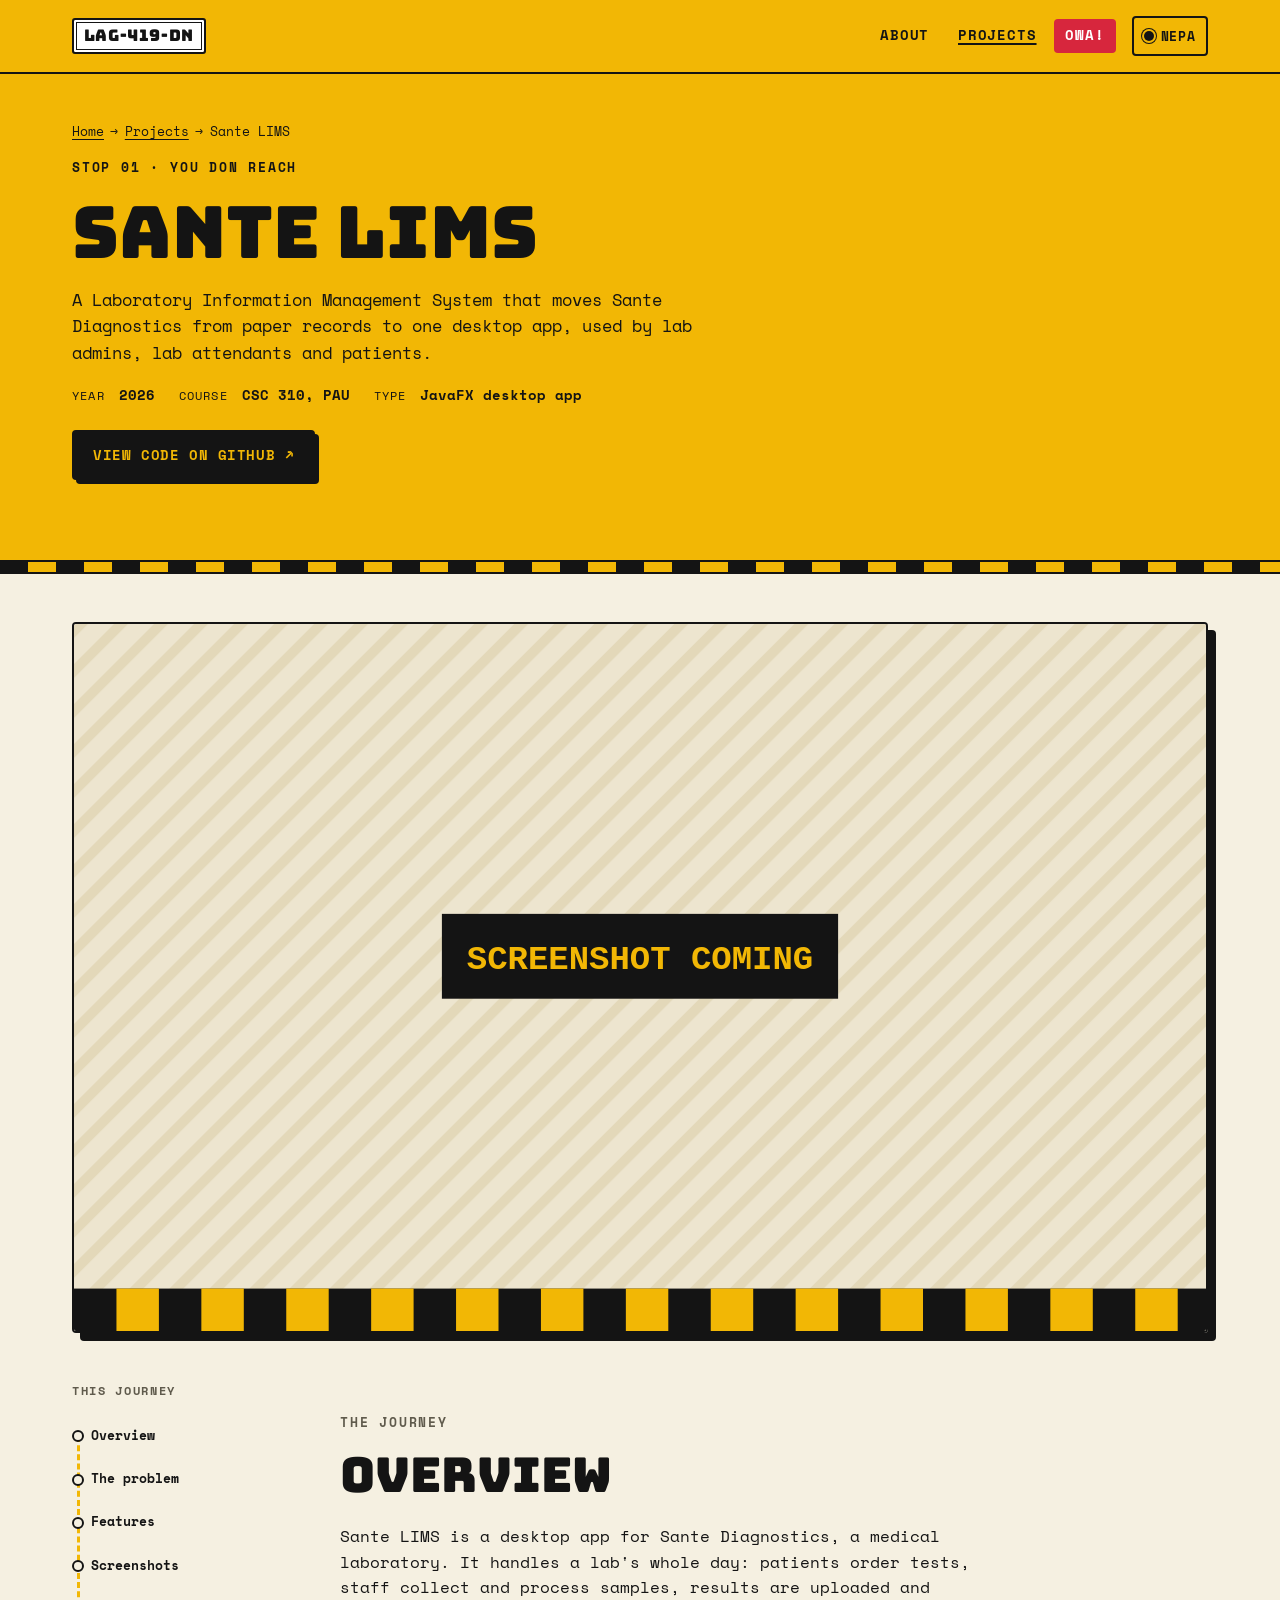
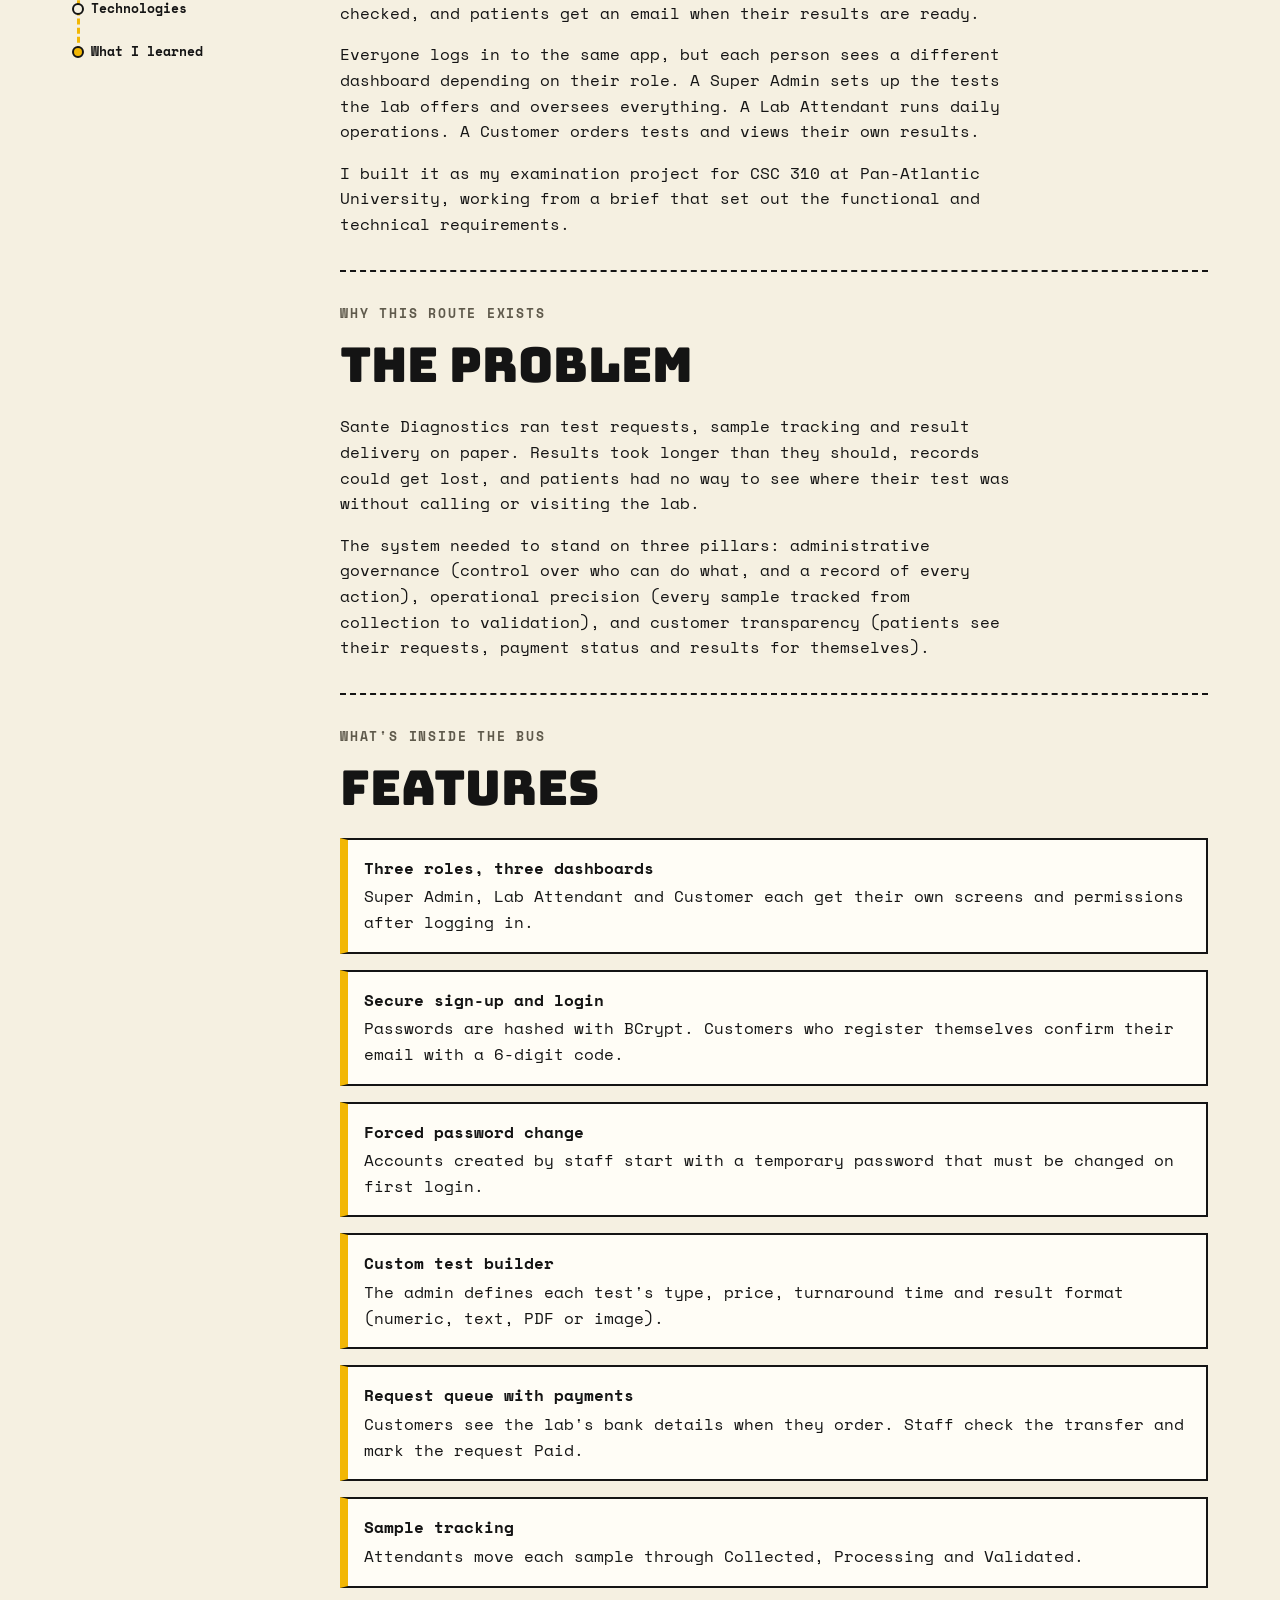
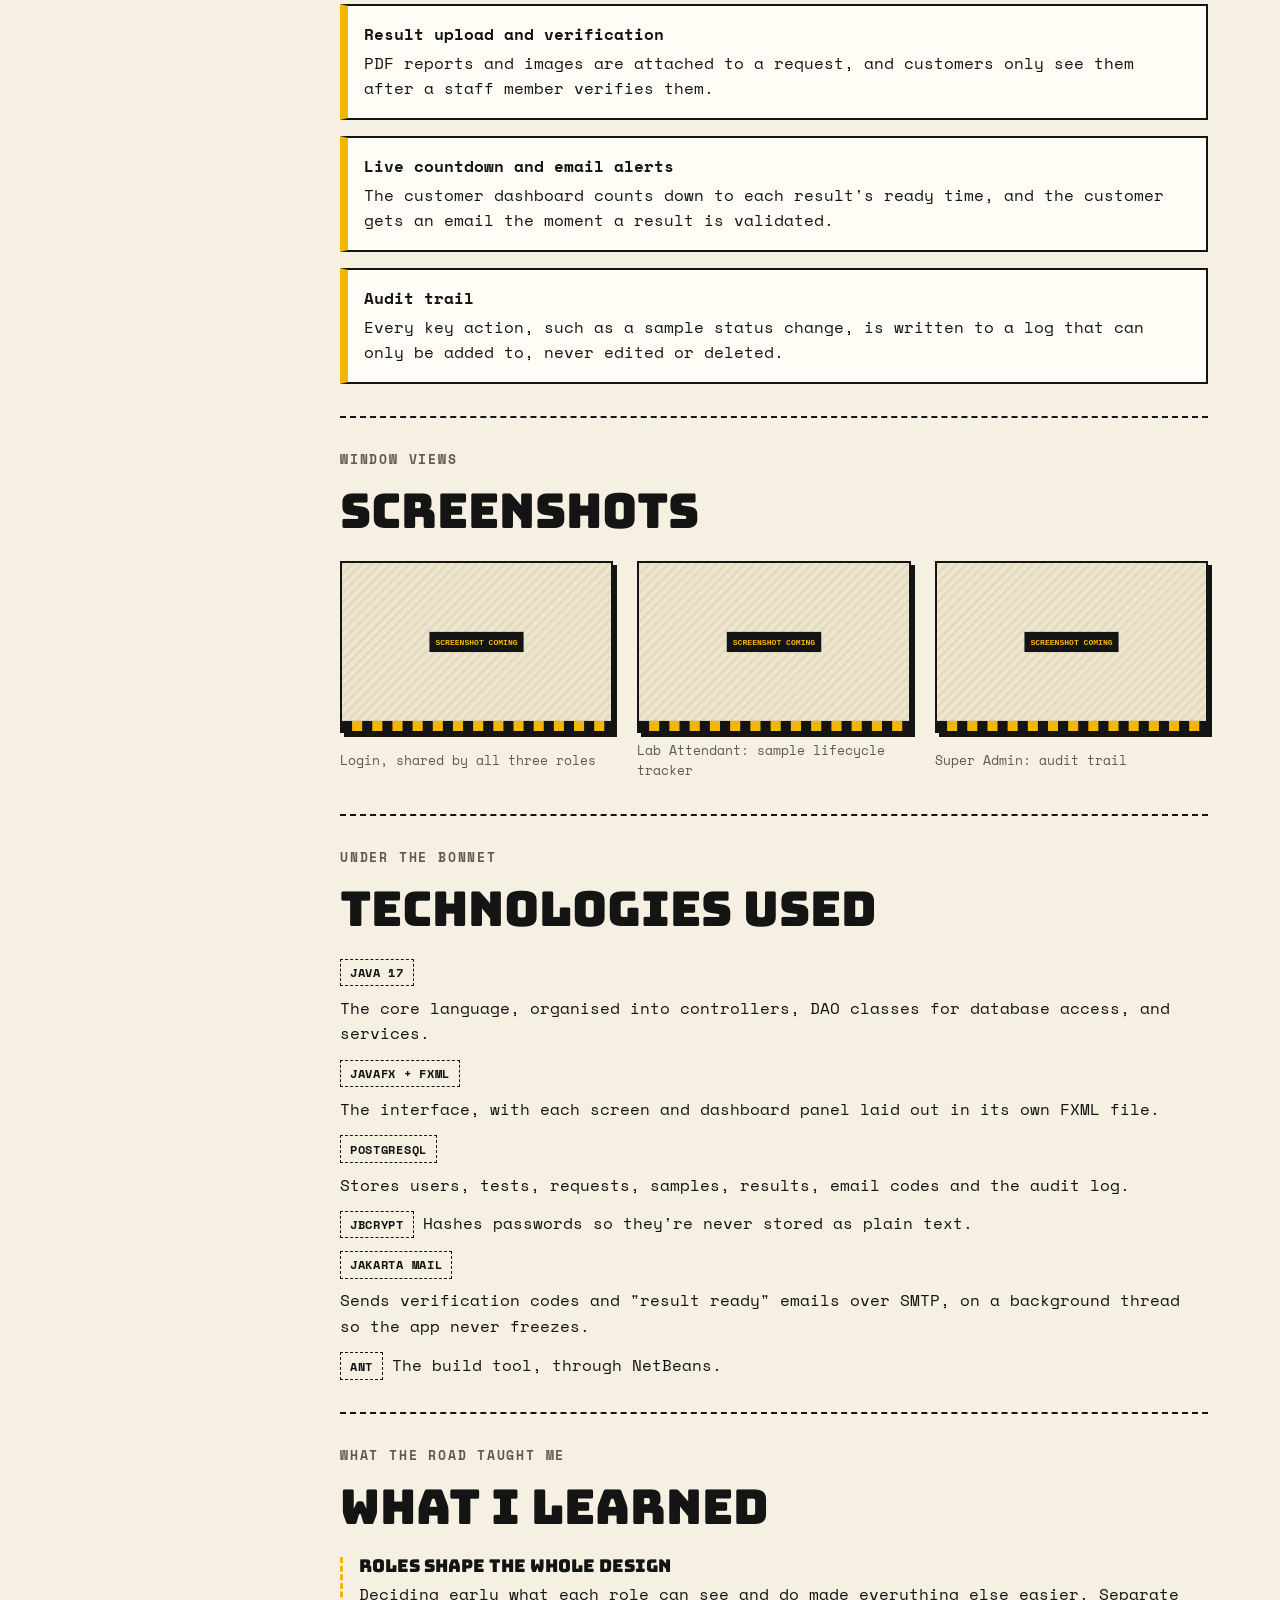
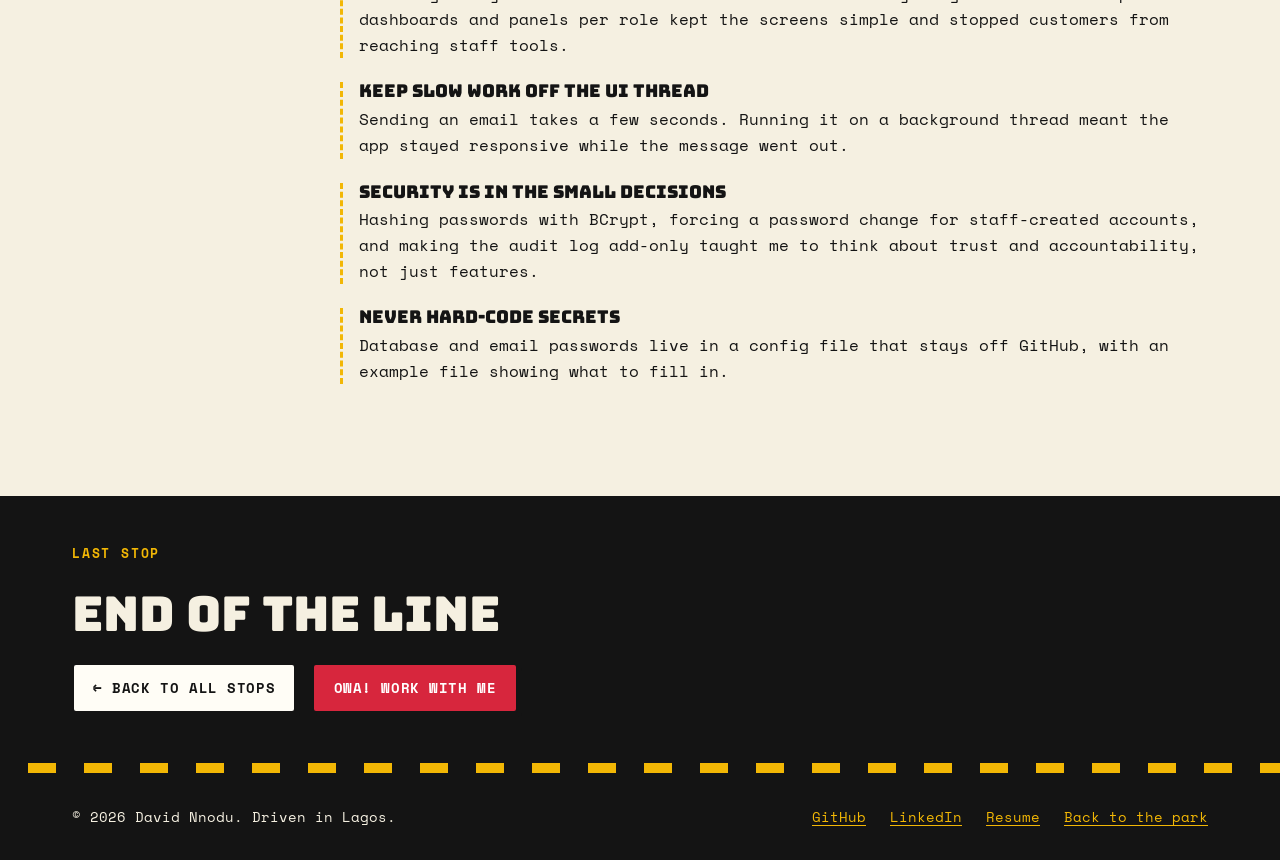
==== commit 39234804: "Add resume link" ====
--- a/project.html
+++ b/project.html
@@ -228,6 +228,8 @@
         <li><a href="https://github.com/david-nnodu" target="_blank" rel="noopener">GitHub</a></li>
         <!-- PLACEHOLDER: LinkedIn profile URL -->
         <li><a href="https://www.linkedin.com/in/" target="_blank" rel="noopener">LinkedIn</a></li>
+        <!-- Resume: put your PDF at assets/resume.pdf -->
+        <li><a href="assets/resume.pdf" target="_blank" rel="noopener">Resume</a></li>
         <li><a href="index.html">Back to the park</a></li>
       </ul>
     </div>
